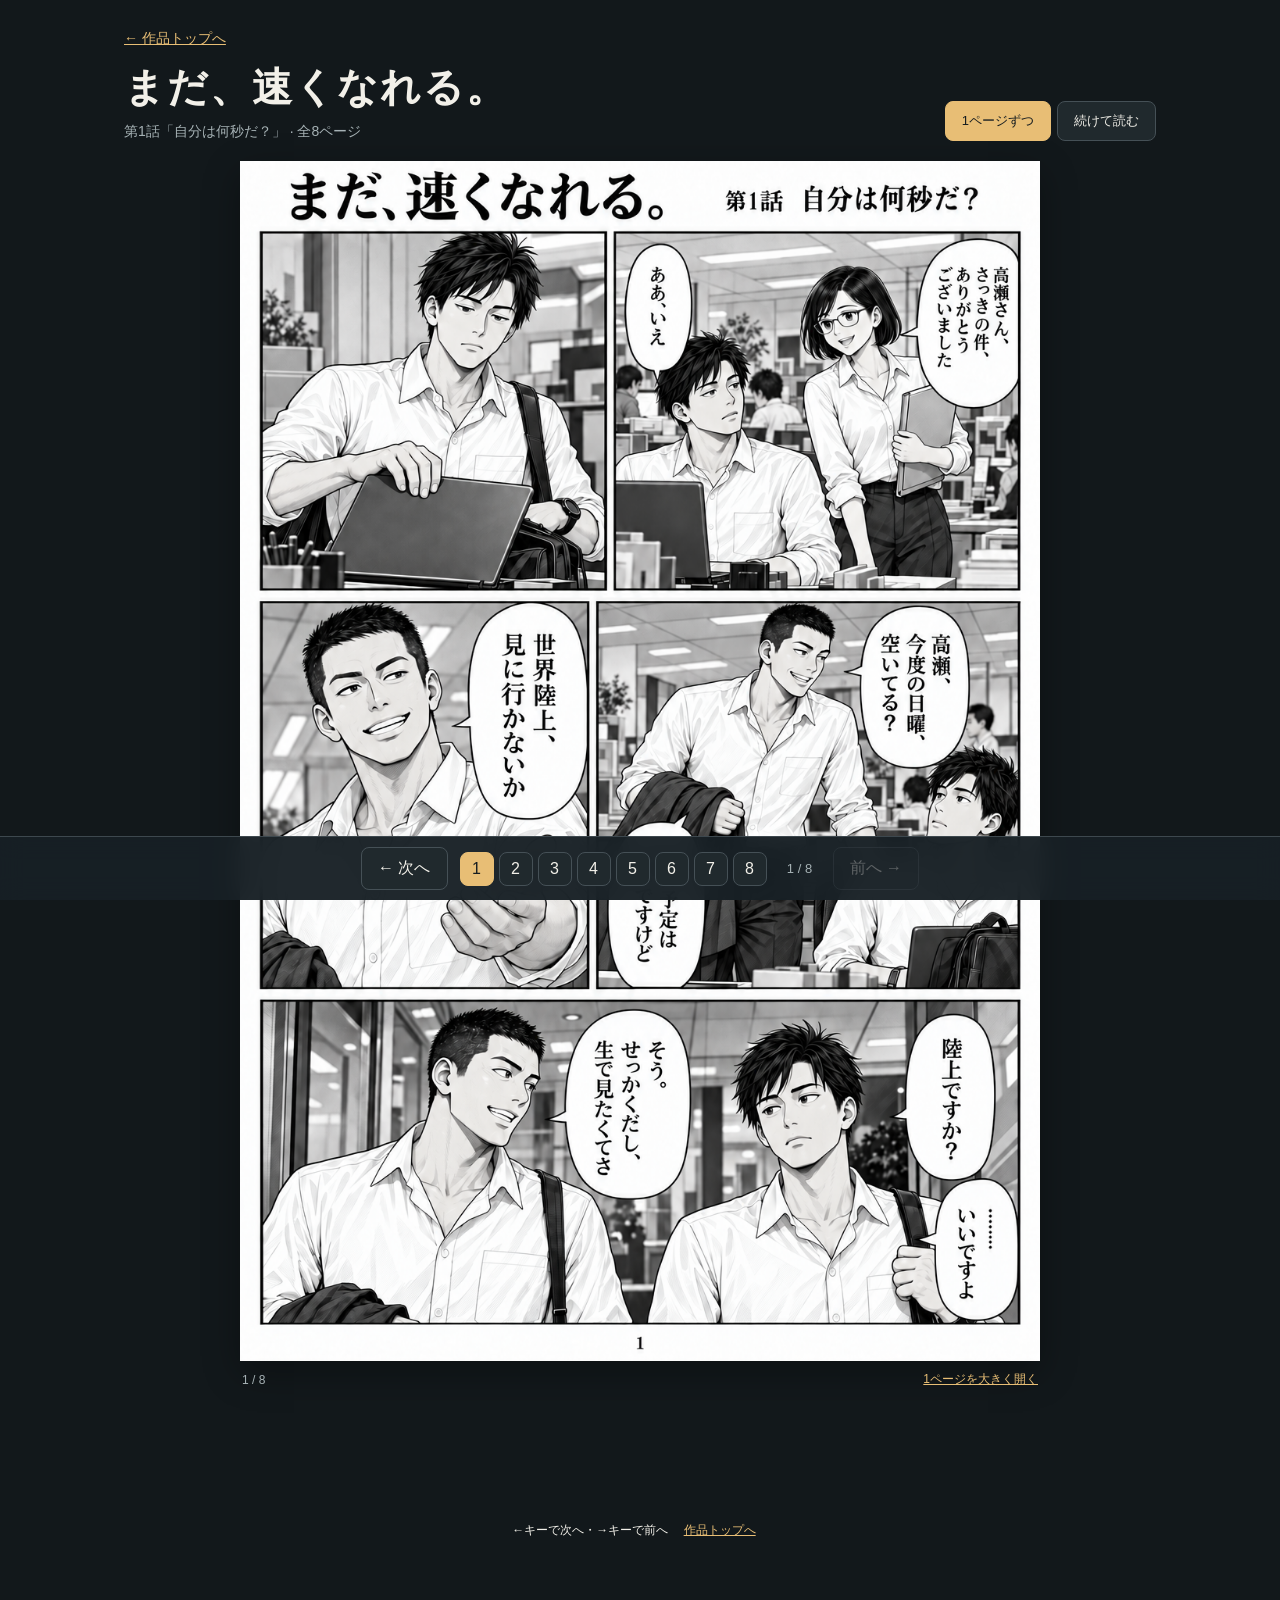
==== episodes/01/index.html @ d70038a4 "Publish first episode of Mada Hayaku Nareru" ====
<!doctype html>
<html lang="ja"><head><meta charset="utf-8"><meta name="viewport" content="width=device-width,initial-scale=1"><title>まだ、速くなれる。｜第1話 自分は何秒だ？</title>
<style>
:root{color-scheme:dark;--bg:#12181b;--panel:#20292d;--ink:#f2f0e9;--muted:#a6b2b5;--accent:#e8be75}*{box-sizing:border-box}body{margin:0;background:var(--bg);color:var(--ink);font-family:"Yu Gothic UI","Meiryo",sans-serif}header{max-width:1080px;margin:auto;padding:30px 24px 20px;display:flex;align-items:end;justify-content:space-between;gap:20px}h1{font-family:"Yu Mincho",serif;font-size:clamp(25px,5vw,40px);letter-spacing:.05em;margin:0 0 8px}p{margin:0;color:var(--muted);font-size:14px}button,a{touch-action:manipulation}button{font:inherit;border:1px solid #455056;border-radius:8px;background:var(--panel);color:var(--ink);padding:10px 16px;cursor:pointer}button:hover{border-color:var(--accent)}button:focus-visible,a:focus-visible{outline:3px solid var(--accent);outline-offset:3px}button:disabled{opacity:.3;cursor:default}button[aria-pressed=true]{background:var(--accent);color:#161d20;border-color:var(--accent)}.modes{display:flex;gap:6px;white-space:nowrap;font-size:13px}.pages{max-width:900px;margin:0 auto;padding:0 12px 96px}.page{margin:0 auto 28px;max-width:800px;scroll-margin-top:20px}.page img{width:100%;height:auto;display:block;background:white;box-shadow:0 12px 35px #0005}.page figcaption{display:flex;justify-content:space-between;align-items:center;font-size:12px;padding:10px 2px;color:var(--muted)}a{color:var(--accent)}[hidden]{display:none!important}.controls{position:fixed;bottom:0;left:0;right:0;background:#172025f5;border-top:1px solid #3d484e;backdrop-filter:blur(12px);padding:10px 16px;display:flex;justify-content:center;gap:12px;align-items:center;z-index:4}.controls nav{display:flex;gap:5px}.controls nav button{padding:7px 11px;min-width:34px}.controls .arrow{min-width:85px}#status{font-size:13px;min-width:42px;text-align:center;color:var(--muted)}.note{text-align:center;font-size:12px;padding:0 20px 110px}.note a{margin:0 12px}@media(max-width:600px){header{display:block;padding:22px 16px 16px}.modes{margin-top:16px}.pages{padding-left:0;padding-right:0}.page figcaption{padding:10px 14px}.controls{gap:6px;padding:10px 8px}.controls nav{gap:2px}.controls nav button{padding:7px 8px;min-width:27px}.controls .arrow{min-width:56px;padding:9px 8px;font-size:12px}#status{display:none}}@media print{body{background:white}header,.controls,.note,figcaption{display:none!important}.pages{padding:0}.page{display:block!important;break-after:page;margin:0;max-width:none}.page img{box-shadow:none}}
</style></head><body>
<header><div><p style="margin-bottom:12px"><a href="../../index.html">← 作品トップへ</a></p><h1>まだ、速くなれる。</h1><p>第1話「自分は何秒だ？」 · 全8ページ</p></div><div class="modes" aria-label="読み方"><button id="single" aria-pressed="true">1ページずつ</button><button id="continuous" aria-pressed="false">続けて読む</button></div></header>
<main class="pages" id="pages"><figure class="page" id="page-1"><img src="page-01.png" alt="第1話 1ページ" width="1024" height="1536" loading="eager"><figcaption><span>1 / 8</span><a href="page-01.png" target="_blank" rel="noopener">1ページを大きく開く</a></figcaption></figure><figure class="page" id="page-2" hidden><img src="page-02.png" alt="第1話 2ページ" width="1024" height="1536" loading="lazy"><figcaption><span>2 / 8</span><a href="page-02.png" target="_blank" rel="noopener">2ページを大きく開く</a></figcaption></figure><figure class="page" id="page-3" hidden><img src="page-03.png?v=user-fix-01" alt="第1話 3ページ" width="1024" height="1536" loading="lazy"><figcaption><span>3 / 8</span><a href="page-03.png?v=user-fix-01" target="_blank" rel="noopener">3ページを大きく開く</a></figcaption></figure><figure class="page" id="page-4" hidden><img src="page-04.png" alt="第1話 4ページ" width="1024" height="1536" loading="lazy"><figcaption><span>4 / 8</span><a href="page-04.png" target="_blank" rel="noopener">4ページを大きく開く</a></figcaption></figure><figure class="page" id="page-5" hidden><img src="page-05.png?v=user-fix-01" alt="第1話 5ページ" width="1024" height="1536" loading="lazy"><figcaption><span>5 / 8</span><a href="page-05.png?v=user-fix-01" target="_blank" rel="noopener">5ページを大きく開く</a></figcaption></figure><figure class="page" id="page-6" hidden><img src="page-06.png?v=user-fix-01" alt="第1話 6ページ" width="1024" height="1536" loading="lazy"><figcaption><span>6 / 8</span><a href="page-06.png?v=user-fix-01" target="_blank" rel="noopener">6ページを大きく開く</a></figcaption></figure><figure class="page" id="page-7" hidden><img src="page-07.png?v=user-fix-01" alt="第1話 7ページ" width="1024" height="1536" loading="lazy"><figcaption><span>7 / 8</span><a href="page-07.png?v=user-fix-01" target="_blank" rel="noopener">7ページを大きく開く</a></figcaption></figure><figure class="page" id="page-8" hidden><img src="page-08.png?v=user-fix-01" alt="第1話 8ページ" width="1024" height="1536" loading="lazy"><figcaption><span>8 / 8</span><a href="page-08.png?v=user-fix-01" target="_blank" rel="noopener">8ページを大きく開く</a></figcaption></figure></main>
<div class="note">←キーで次へ・→キーで前へ <a href="../../index.html">作品トップへ</a></div>
<footer class="controls"><button id="next" class="arrow" aria-label="次のページ">← 次へ</button><nav aria-label="ページを選ぶ"><button data-page="1" aria-label="1ページ" aria-pressed="true">1</button><button data-page="2" aria-label="2ページ" aria-pressed="false">2</button><button data-page="3" aria-label="3ページ" aria-pressed="false">3</button><button data-page="4" aria-label="4ページ" aria-pressed="false">4</button><button data-page="5" aria-label="5ページ" aria-pressed="false">5</button><button data-page="6" aria-label="6ページ" aria-pressed="false">6</button><button data-page="7" aria-label="7ページ" aria-pressed="false">7</button><button data-page="8" aria-label="8ページ" aria-pressed="false">8</button></nav><span id="status" aria-live="polite">1 / 8</span><button id="prev" class="arrow" disabled aria-label="前のページ">前へ →</button></footer>
<script>
let current=Math.max(1,Math.min(8,parseInt(location.hash.replace("#page-",""))||1)),all=false;
const figures=[...document.querySelectorAll(".page")],nums=[...document.querySelectorAll("[data-page]")];
function render(scroll=false){figures.forEach((f,i)=>f.hidden=!all&&i!==current-1);nums.forEach(b=>b.setAttribute("aria-pressed",String(Number(b.dataset.page)===current)));document.getElementById("status").textContent=current+" / 8";document.getElementById("prev").disabled=current===1;document.getElementById("next").disabled=current===8;document.getElementById("single").setAttribute("aria-pressed",String(!all));document.getElementById("continuous").setAttribute("aria-pressed",String(all));if(scroll){if(all)figures[current-1].scrollIntoView({behavior:"instant"});else window.scrollTo(0,0)}}
function go(n){current=Math.max(1,Math.min(8,n));history.replaceState(null,"","#page-"+current);render(true)}
nums.forEach(b=>b.addEventListener("click",()=>go(Number(b.dataset.page))));
document.getElementById("next").addEventListener("click",()=>go(current+1));document.getElementById("prev").addEventListener("click",()=>go(current-1));
document.getElementById("single").addEventListener("click",()=>{all=false;render(true)});document.getElementById("continuous").addEventListener("click",()=>{all=true;render(true)});
window.addEventListener("keydown",e=>{if(e.altKey||e.ctrlKey||e.metaKey||/INPUT|TEXTAREA|SELECT/.test(e.target.tagName))return;if(e.key==="ArrowLeft"){e.preventDefault();go(current+1)}if(e.key==="ArrowRight"){e.preventDefault();go(current-1)}});
window.addEventListener("hashchange",()=>{current=Math.max(1,Math.min(8,parseInt(location.hash.replace("#page-",""))||1));render(true)});render();
</script></body></html>
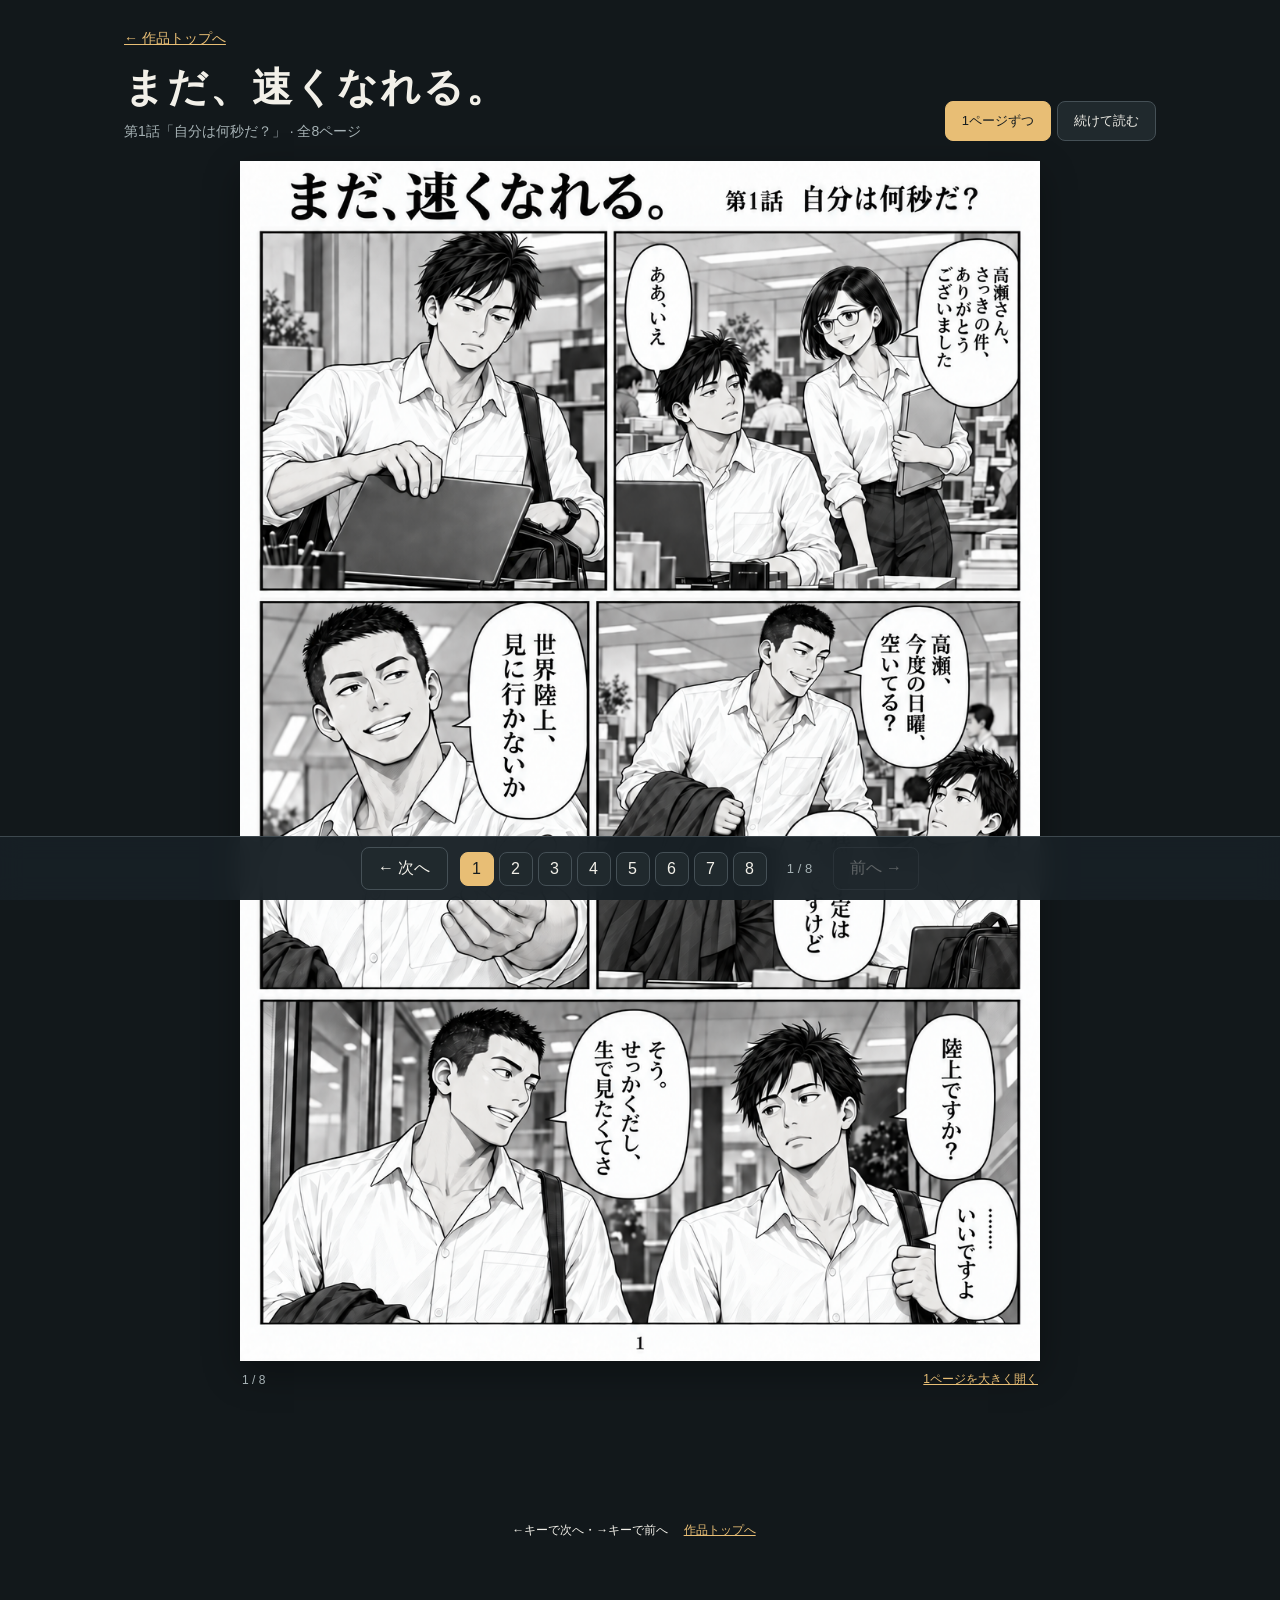
==== commit d88b3850: "Fix dialogue attribution, eight lanes, phone hand and episode ending" ====
--- a/episodes/01/index.html
+++ b/episodes/01/index.html
@@ -4,7 +4,7 @@
 :root{color-scheme:dark;--bg:#12181b;--panel:#20292d;--ink:#f2f0e9;--muted:#a6b2b5;--accent:#e8be75}*{box-sizing:border-box}body{margin:0;background:var(--bg);color:var(--ink);font-family:"Yu Gothic UI","Meiryo",sans-serif}header{max-width:1080px;margin:auto;padding:30px 24px 20px;display:flex;align-items:end;justify-content:space-between;gap:20px}h1{font-family:"Yu Mincho",serif;font-size:clamp(25px,5vw,40px);letter-spacing:.05em;margin:0 0 8px}p{margin:0;color:var(--muted);font-size:14px}button,a{touch-action:manipulation}button{font:inherit;border:1px solid #455056;border-radius:8px;background:var(--panel);color:var(--ink);padding:10px 16px;cursor:pointer}button:hover{border-color:var(--accent)}button:focus-visible,a:focus-visible{outline:3px solid var(--accent);outline-offset:3px}button:disabled{opacity:.3;cursor:default}button[aria-pressed=true]{background:var(--accent);color:#161d20;border-color:var(--accent)}.modes{display:flex;gap:6px;white-space:nowrap;font-size:13px}.pages{max-width:900px;margin:0 auto;padding:0 12px 96px}.page{margin:0 auto 28px;max-width:800px;scroll-margin-top:20px}.page img{width:100%;height:auto;display:block;background:white;box-shadow:0 12px 35px #0005}.page figcaption{display:flex;justify-content:space-between;align-items:center;font-size:12px;padding:10px 2px;color:var(--muted)}a{color:var(--accent)}[hidden]{display:none!important}.controls{position:fixed;bottom:0;left:0;right:0;background:#172025f5;border-top:1px solid #3d484e;backdrop-filter:blur(12px);padding:10px 16px;display:flex;justify-content:center;gap:12px;align-items:center;z-index:4}.controls nav{display:flex;gap:5px}.controls nav button{padding:7px 11px;min-width:34px}.controls .arrow{min-width:85px}#status{font-size:13px;min-width:42px;text-align:center;color:var(--muted)}.note{text-align:center;font-size:12px;padding:0 20px 110px}.note a{margin:0 12px}@media(max-width:600px){header{display:block;padding:22px 16px 16px}.modes{margin-top:16px}.pages{padding-left:0;padding-right:0}.page figcaption{padding:10px 14px}.controls{gap:6px;padding:10px 8px}.controls nav{gap:2px}.controls nav button{padding:7px 8px;min-width:27px}.controls .arrow{min-width:56px;padding:9px 8px;font-size:12px}#status{display:none}}@media print{body{background:white}header,.controls,.note,figcaption{display:none!important}.pages{padding:0}.page{display:block!important;break-after:page;margin:0;max-width:none}.page img{box-shadow:none}}
 </style></head><body>
 <header><div><p style="margin-bottom:12px"><a href="../../index.html">← 作品トップへ</a></p><h1>まだ、速くなれる。</h1><p>第1話「自分は何秒だ？」 · 全8ページ</p></div><div class="modes" aria-label="読み方"><button id="single" aria-pressed="true">1ページずつ</button><button id="continuous" aria-pressed="false">続けて読む</button></div></header>
-<main class="pages" id="pages"><figure class="page" id="page-1"><img src="page-01.png" alt="第1話 1ページ" width="1024" height="1536" loading="eager"><figcaption><span>1 / 8</span><a href="page-01.png" target="_blank" rel="noopener">1ページを大きく開く</a></figcaption></figure><figure class="page" id="page-2" hidden><img src="page-02.png" alt="第1話 2ページ" width="1024" height="1536" loading="lazy"><figcaption><span>2 / 8</span><a href="page-02.png" target="_blank" rel="noopener">2ページを大きく開く</a></figcaption></figure><figure class="page" id="page-3" hidden><img src="page-03.png?v=user-fix-01" alt="第1話 3ページ" width="1024" height="1536" loading="lazy"><figcaption><span>3 / 8</span><a href="page-03.png?v=user-fix-01" target="_blank" rel="noopener">3ページを大きく開く</a></figcaption></figure><figure class="page" id="page-4" hidden><img src="page-04.png" alt="第1話 4ページ" width="1024" height="1536" loading="lazy"><figcaption><span>4 / 8</span><a href="page-04.png" target="_blank" rel="noopener">4ページを大きく開く</a></figcaption></figure><figure class="page" id="page-5" hidden><img src="page-05.png?v=user-fix-01" alt="第1話 5ページ" width="1024" height="1536" loading="lazy"><figcaption><span>5 / 8</span><a href="page-05.png?v=user-fix-01" target="_blank" rel="noopener">5ページを大きく開く</a></figcaption></figure><figure class="page" id="page-6" hidden><img src="page-06.png?v=user-fix-01" alt="第1話 6ページ" width="1024" height="1536" loading="lazy"><figcaption><span>6 / 8</span><a href="page-06.png?v=user-fix-01" target="_blank" rel="noopener">6ページを大きく開く</a></figcaption></figure><figure class="page" id="page-7" hidden><img src="page-07.png?v=user-fix-01" alt="第1話 7ページ" width="1024" height="1536" loading="lazy"><figcaption><span>7 / 8</span><a href="page-07.png?v=user-fix-01" target="_blank" rel="noopener">7ページを大きく開く</a></figcaption></figure><figure class="page" id="page-8" hidden><img src="page-08.png?v=user-fix-01" alt="第1話 8ページ" width="1024" height="1536" loading="lazy"><figcaption><span>8 / 8</span><a href="page-08.png?v=user-fix-01" target="_blank" rel="noopener">8ページを大きく開く</a></figcaption></figure></main>
+<main class="pages" id="pages"><figure class="page" id="page-1"><img src="page-01.png?v=user-fix-02" alt="第1話 1ページ" width="1024" height="1536" loading="eager"><figcaption><span>1 / 8</span><a href="page-01.png?v=user-fix-02" target="_blank" rel="noopener">1ページを大きく開く</a></figcaption></figure><figure class="page" id="page-2" hidden><img src="page-02.png" alt="第1話 2ページ" width="1024" height="1536" loading="lazy"><figcaption><span>2 / 8</span><a href="page-02.png" target="_blank" rel="noopener">2ページを大きく開く</a></figcaption></figure><figure class="page" id="page-3" hidden><img src="page-03.png?v=user-fix-02" alt="第1話 3ページ" width="1024" height="1536" loading="lazy"><figcaption><span>3 / 8</span><a href="page-03.png?v=user-fix-02" target="_blank" rel="noopener">3ページを大きく開く</a></figcaption></figure><figure class="page" id="page-4" hidden><img src="page-04.png" alt="第1話 4ページ" width="1024" height="1536" loading="lazy"><figcaption><span>4 / 8</span><a href="page-04.png" target="_blank" rel="noopener">4ページを大きく開く</a></figcaption></figure><figure class="page" id="page-5" hidden><img src="page-05.png?v=user-fix-01" alt="第1話 5ページ" width="1024" height="1536" loading="lazy"><figcaption><span>5 / 8</span><a href="page-05.png?v=user-fix-01" target="_blank" rel="noopener">5ページを大きく開く</a></figcaption></figure><figure class="page" id="page-6" hidden><img src="page-06.png?v=user-fix-01" alt="第1話 6ページ" width="1024" height="1536" loading="lazy"><figcaption><span>6 / 8</span><a href="page-06.png?v=user-fix-01" target="_blank" rel="noopener">6ページを大きく開く</a></figcaption></figure><figure class="page" id="page-7" hidden><img src="page-07.png?v=user-fix-01" alt="第1話 7ページ" width="1024" height="1536" loading="lazy"><figcaption><span>7 / 8</span><a href="page-07.png?v=user-fix-01" target="_blank" rel="noopener">7ページを大きく開く</a></figcaption></figure><figure class="page" id="page-8" hidden><img src="page-08.png?v=user-fix-02" alt="第1話 8ページ" width="1024" height="1536" loading="lazy"><figcaption><span>8 / 8</span><a href="page-08.png?v=user-fix-02" target="_blank" rel="noopener">8ページを大きく開く</a></figcaption></figure></main>
 <div class="note">←キーで次へ・→キーで前へ <a href="../../index.html">作品トップへ</a></div>
 <footer class="controls"><button id="next" class="arrow" aria-label="次のページ">← 次へ</button><nav aria-label="ページを選ぶ"><button data-page="1" aria-label="1ページ" aria-pressed="true">1</button><button data-page="2" aria-label="2ページ" aria-pressed="false">2</button><button data-page="3" aria-label="3ページ" aria-pressed="false">3</button><button data-page="4" aria-label="4ページ" aria-pressed="false">4</button><button data-page="5" aria-label="5ページ" aria-pressed="false">5</button><button data-page="6" aria-label="6ページ" aria-pressed="false">6</button><button data-page="7" aria-label="7ページ" aria-pressed="false">7</button><button data-page="8" aria-label="8ページ" aria-pressed="false">8</button></nav><span id="status" aria-live="polite">1 / 8</span><button id="prev" class="arrow" disabled aria-label="前のページ">前へ →</button></footer>
 <script>
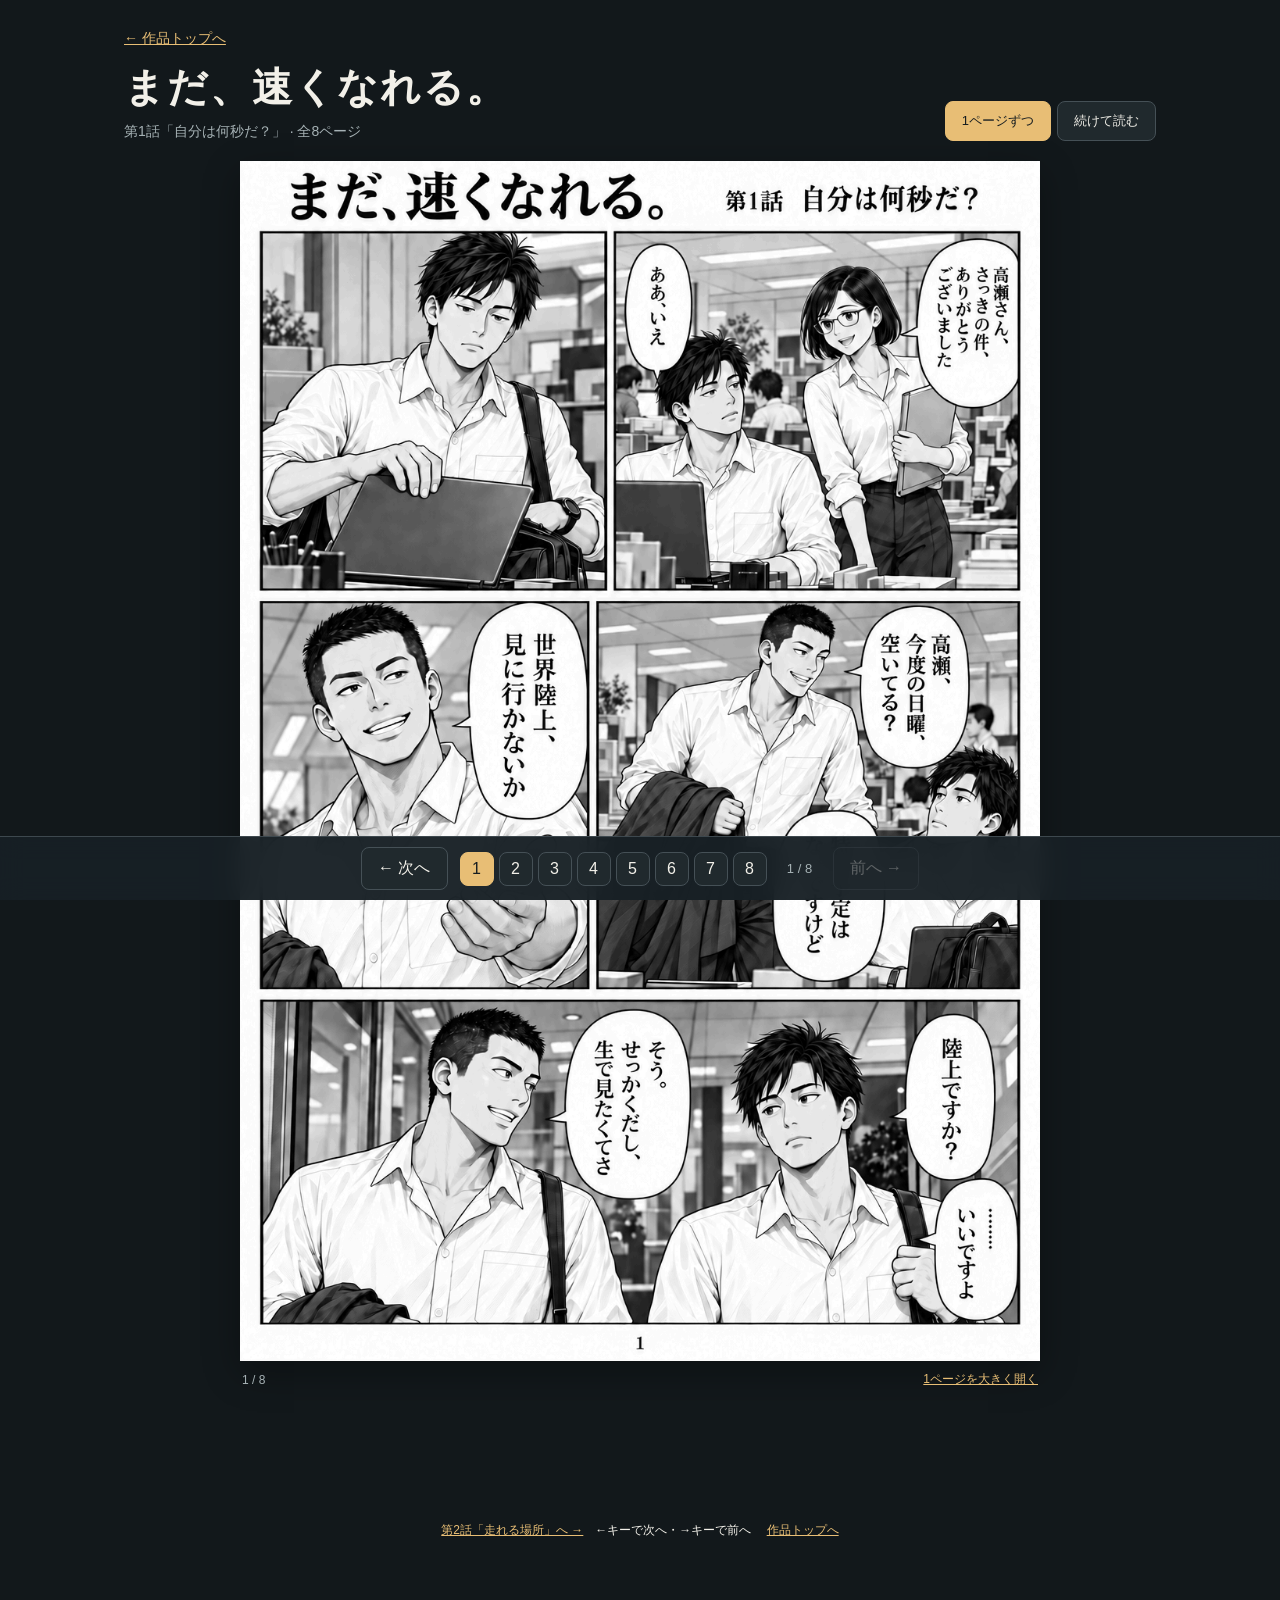
==== commit e8c17bcb: "Optimize manga pages as 64-level grayscale PNGs" ====
--- a/episodes/01/index.html
+++ b/episodes/01/index.html
@@ -4,8 +4,8 @@
 :root{color-scheme:dark;--bg:#12181b;--panel:#20292d;--ink:#f2f0e9;--muted:#a6b2b5;--accent:#e8be75}*{box-sizing:border-box}body{margin:0;background:var(--bg);color:var(--ink);font-family:"Yu Gothic UI","Meiryo",sans-serif}header{max-width:1080px;margin:auto;padding:30px 24px 20px;display:flex;align-items:end;justify-content:space-between;gap:20px}h1{font-family:"Yu Mincho",serif;font-size:clamp(25px,5vw,40px);letter-spacing:.05em;margin:0 0 8px}p{margin:0;color:var(--muted);font-size:14px}button,a{touch-action:manipulation}button{font:inherit;border:1px solid #455056;border-radius:8px;background:var(--panel);color:var(--ink);padding:10px 16px;cursor:pointer}button:hover{border-color:var(--accent)}button:focus-visible,a:focus-visible{outline:3px solid var(--accent);outline-offset:3px}button:disabled{opacity:.3;cursor:default}button[aria-pressed=true]{background:var(--accent);color:#161d20;border-color:var(--accent)}.modes{display:flex;gap:6px;white-space:nowrap;font-size:13px}.pages{max-width:900px;margin:0 auto;padding:0 12px 96px}.page{margin:0 auto 28px;max-width:800px;scroll-margin-top:20px}.page img{width:100%;height:auto;display:block;background:white;box-shadow:0 12px 35px #0005}.page figcaption{display:flex;justify-content:space-between;align-items:center;font-size:12px;padding:10px 2px;color:var(--muted)}a{color:var(--accent)}[hidden]{display:none!important}.controls{position:fixed;bottom:0;left:0;right:0;background:#172025f5;border-top:1px solid #3d484e;backdrop-filter:blur(12px);padding:10px 16px;display:flex;justify-content:center;gap:12px;align-items:center;z-index:4}.controls nav{display:flex;gap:5px}.controls nav button{padding:7px 11px;min-width:34px}.controls .arrow{min-width:85px}#status{font-size:13px;min-width:42px;text-align:center;color:var(--muted)}.note{text-align:center;font-size:12px;padding:0 20px 110px}.note a{margin:0 12px}@media(max-width:600px){header{display:block;padding:22px 16px 16px}.modes{margin-top:16px}.pages{padding-left:0;padding-right:0}.page figcaption{padding:10px 14px}.controls{gap:6px;padding:10px 8px}.controls nav{gap:2px}.controls nav button{padding:7px 8px;min-width:27px}.controls .arrow{min-width:56px;padding:9px 8px;font-size:12px}#status{display:none}}@media print{body{background:white}header,.controls,.note,figcaption{display:none!important}.pages{padding:0}.page{display:block!important;break-after:page;margin:0;max-width:none}.page img{box-shadow:none}}
 </style></head><body>
 <header><div><p style="margin-bottom:12px"><a href="../../index.html">← 作品トップへ</a></p><h1>まだ、速くなれる。</h1><p>第1話「自分は何秒だ？」 · 全8ページ</p></div><div class="modes" aria-label="読み方"><button id="single" aria-pressed="true">1ページずつ</button><button id="continuous" aria-pressed="false">続けて読む</button></div></header>
-<main class="pages" id="pages"><figure class="page" id="page-1"><img src="page-01.png?v=user-fix-02" alt="第1話 1ページ" width="1024" height="1536" loading="eager"><figcaption><span>1 / 8</span><a href="page-01.png?v=user-fix-02" target="_blank" rel="noopener">1ページを大きく開く</a></figcaption></figure><figure class="page" id="page-2" hidden><img src="page-02.png" alt="第1話 2ページ" width="1024" height="1536" loading="lazy"><figcaption><span>2 / 8</span><a href="page-02.png" target="_blank" rel="noopener">2ページを大きく開く</a></figcaption></figure><figure class="page" id="page-3" hidden><img src="page-03.png?v=user-fix-02" alt="第1話 3ページ" width="1024" height="1536" loading="lazy"><figcaption><span>3 / 8</span><a href="page-03.png?v=user-fix-02" target="_blank" rel="noopener">3ページを大きく開く</a></figcaption></figure><figure class="page" id="page-4" hidden><img src="page-04.png" alt="第1話 4ページ" width="1024" height="1536" loading="lazy"><figcaption><span>4 / 8</span><a href="page-04.png" target="_blank" rel="noopener">4ページを大きく開く</a></figcaption></figure><figure class="page" id="page-5" hidden><img src="page-05.png?v=user-fix-01" alt="第1話 5ページ" width="1024" height="1536" loading="lazy"><figcaption><span>5 / 8</span><a href="page-05.png?v=user-fix-01" target="_blank" rel="noopener">5ページを大きく開く</a></figcaption></figure><figure class="page" id="page-6" hidden><img src="page-06.png?v=user-fix-01" alt="第1話 6ページ" width="1024" height="1536" loading="lazy"><figcaption><span>6 / 8</span><a href="page-06.png?v=user-fix-01" target="_blank" rel="noopener">6ページを大きく開く</a></figcaption></figure><figure class="page" id="page-7" hidden><img src="page-07.png?v=user-fix-01" alt="第1話 7ページ" width="1024" height="1536" loading="lazy"><figcaption><span>7 / 8</span><a href="page-07.png?v=user-fix-01" target="_blank" rel="noopener">7ページを大きく開く</a></figcaption></figure><figure class="page" id="page-8" hidden><img src="page-08.png?v=user-fix-02" alt="第1話 8ページ" width="1024" height="1536" loading="lazy"><figcaption><span>8 / 8</span><a href="page-08.png?v=user-fix-02" target="_blank" rel="noopener">8ページを大きく開く</a></figcaption></figure></main>
-<div class="note">←キーで次へ・→キーで前へ <a href="../../index.html">作品トップへ</a></div>
+<main class="pages" id="pages"><figure class="page" id="page-1"><img src="page-01.png?v=png64-20261018" alt="第1話 1ページ" width="1024" height="1536" loading="eager"><figcaption><span>1 / 8</span><a href="page-01.png?v=png64-20261018" target="_blank" rel="noopener">1ページを大きく開く</a></figcaption></figure><figure class="page" id="page-2" hidden><img src="page-02.png?v=png64-20261018" alt="第1話 2ページ" width="1024" height="1536" loading="lazy"><figcaption><span>2 / 8</span><a href="page-02.png?v=png64-20261018" target="_blank" rel="noopener">2ページを大きく開く</a></figcaption></figure><figure class="page" id="page-3" hidden><img src="page-03.png?v=png64-20261018" alt="第1話 3ページ" width="1024" height="1536" loading="lazy"><figcaption><span>3 / 8</span><a href="page-03.png?v=png64-20261018" target="_blank" rel="noopener">3ページを大きく開く</a></figcaption></figure><figure class="page" id="page-4" hidden><img src="page-04.png?v=png64-20261018" alt="第1話 4ページ" width="1024" height="1536" loading="lazy"><figcaption><span>4 / 8</span><a href="page-04.png?v=png64-20261018" target="_blank" rel="noopener">4ページを大きく開く</a></figcaption></figure><figure class="page" id="page-5" hidden><img src="page-05.png?v=png64-20261018" alt="第1話 5ページ" width="1024" height="1536" loading="lazy"><figcaption><span>5 / 8</span><a href="page-05.png?v=png64-20261018" target="_blank" rel="noopener">5ページを大きく開く</a></figcaption></figure><figure class="page" id="page-6" hidden><img src="page-06.png?v=png64-20261018" alt="第1話 6ページ" width="1024" height="1536" loading="lazy"><figcaption><span>6 / 8</span><a href="page-06.png?v=png64-20261018" target="_blank" rel="noopener">6ページを大きく開く</a></figcaption></figure><figure class="page" id="page-7" hidden><img src="page-07.png?v=png64-20261018" alt="第1話 7ページ" width="1024" height="1536" loading="lazy"><figcaption><span>7 / 8</span><a href="page-07.png?v=png64-20261018" target="_blank" rel="noopener">7ページを大きく開く</a></figcaption></figure><figure class="page" id="page-8" hidden><img src="page-08.png?v=png64-20261018" alt="第1話 8ページ" width="1024" height="1536" loading="lazy"><figcaption><span>8 / 8</span><a href="page-08.png?v=png64-20261018" target="_blank" rel="noopener">8ページを大きく開く</a></figcaption></figure></main>
+<div class="note"><a href="../02/index.html">第2話「走れる場所」へ →</a>←キーで次へ・→キーで前へ <a href="../../index.html">作品トップへ</a></div>
 <footer class="controls"><button id="next" class="arrow" aria-label="次のページ">← 次へ</button><nav aria-label="ページを選ぶ"><button data-page="1" aria-label="1ページ" aria-pressed="true">1</button><button data-page="2" aria-label="2ページ" aria-pressed="false">2</button><button data-page="3" aria-label="3ページ" aria-pressed="false">3</button><button data-page="4" aria-label="4ページ" aria-pressed="false">4</button><button data-page="5" aria-label="5ページ" aria-pressed="false">5</button><button data-page="6" aria-label="6ページ" aria-pressed="false">6</button><button data-page="7" aria-label="7ページ" aria-pressed="false">7</button><button data-page="8" aria-label="8ページ" aria-pressed="false">8</button></nav><span id="status" aria-live="polite">1 / 8</span><button id="prev" class="arrow" disabled aria-label="前のページ">前へ →</button></footer>
 <script>
 let current=Math.max(1,Math.min(8,parseInt(location.hash.replace("#page-",""))||1)),all=false;
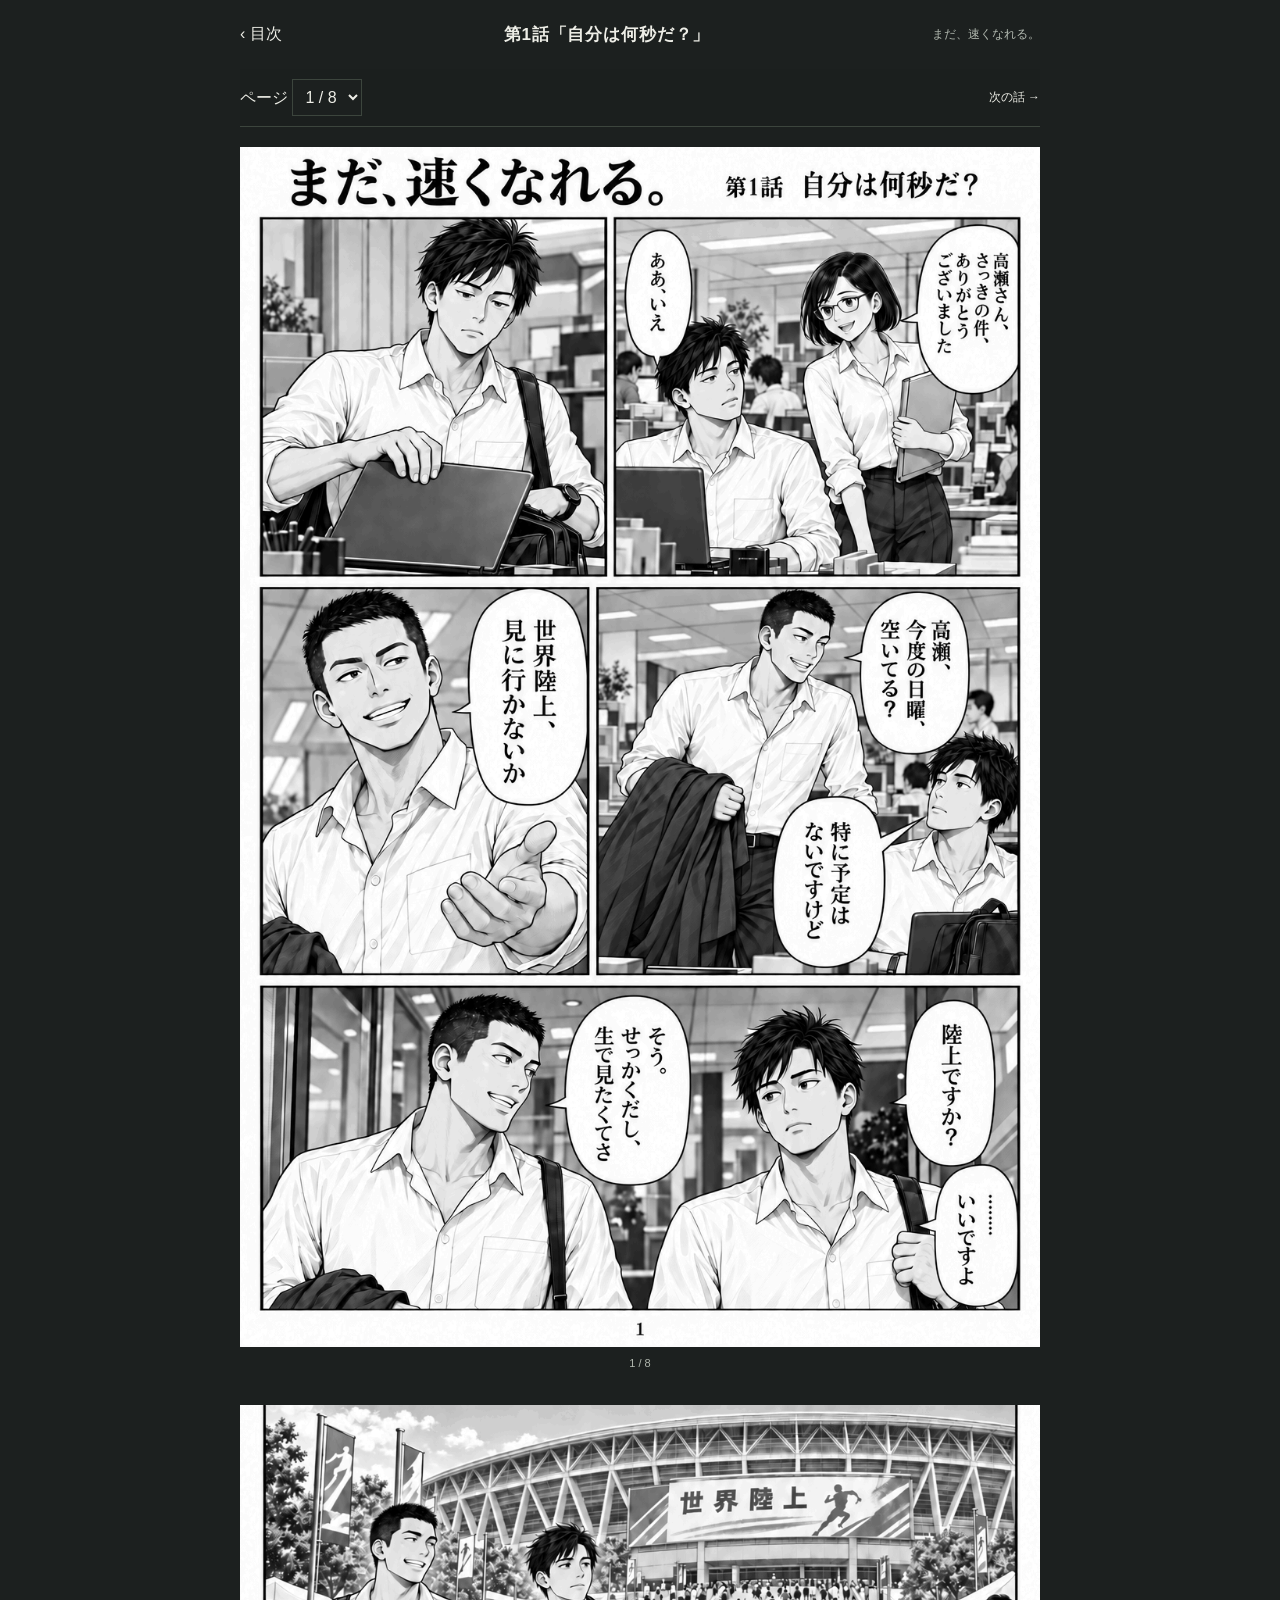
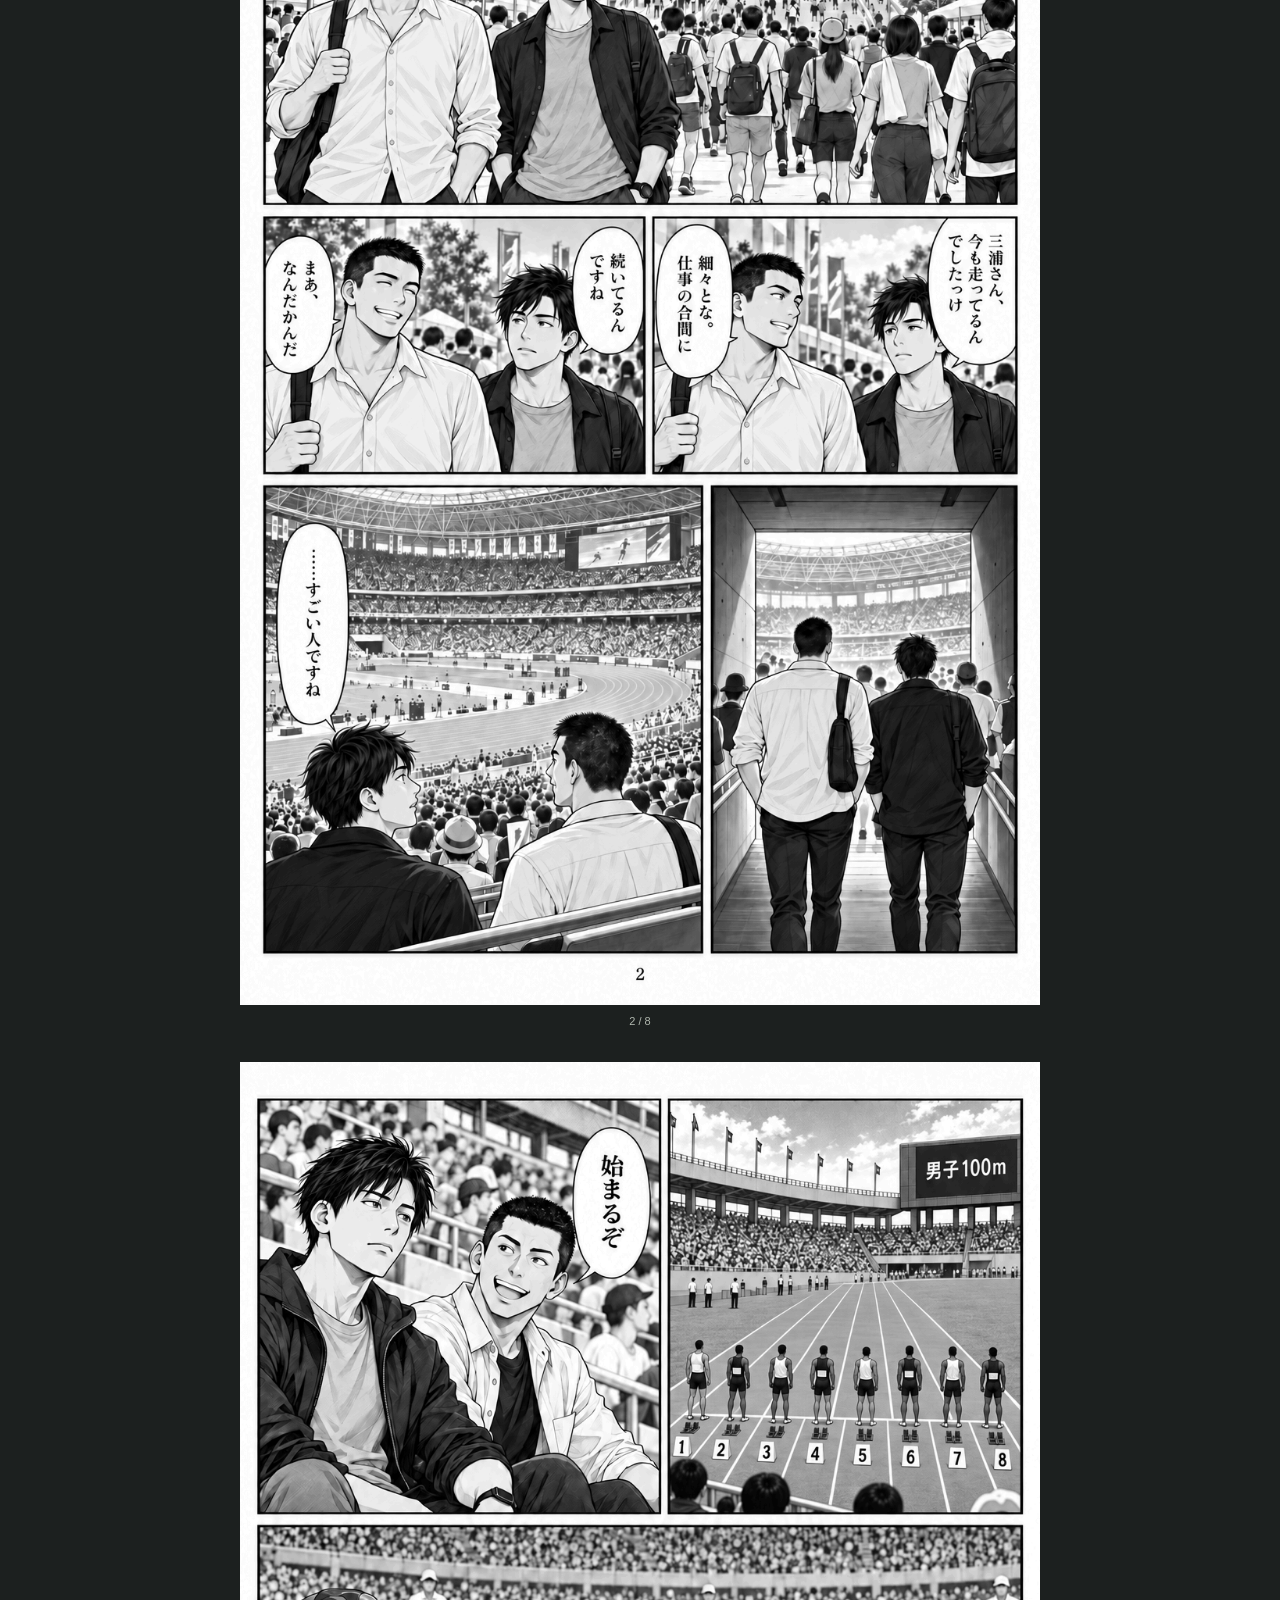
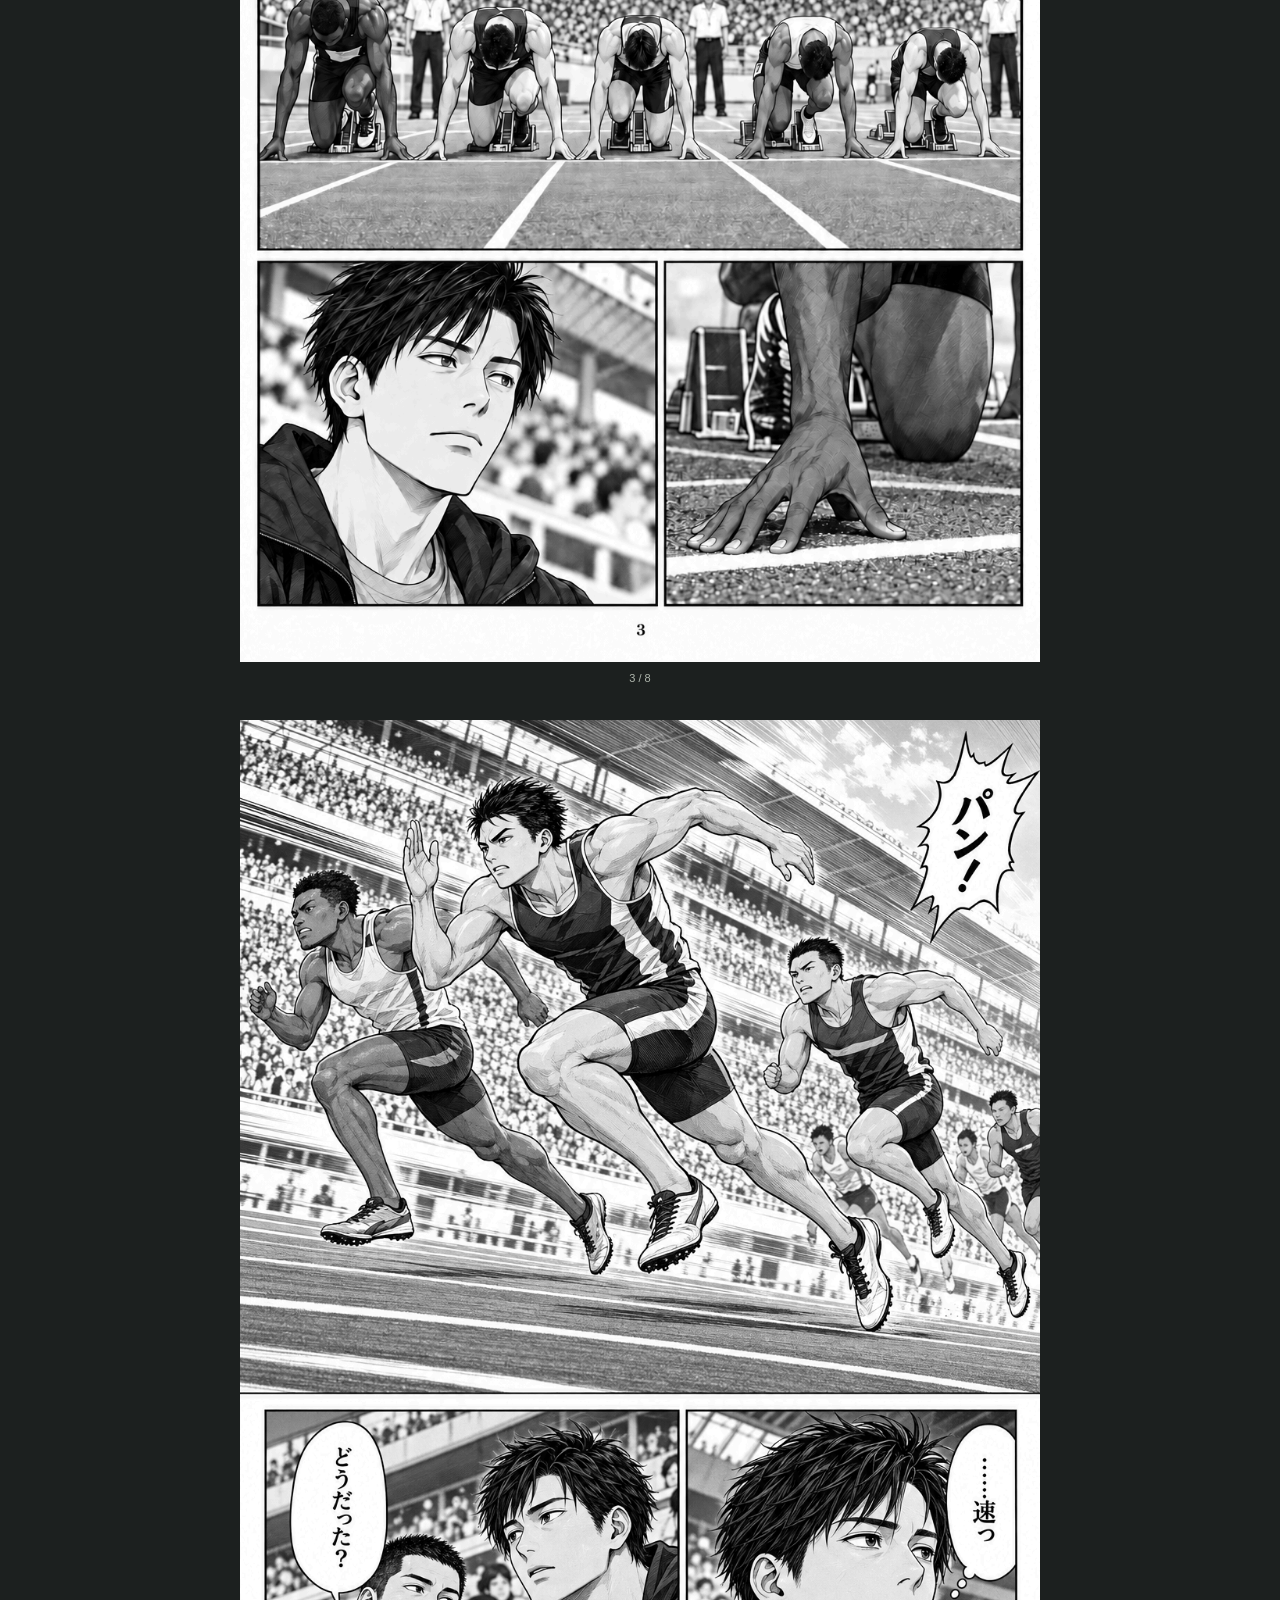
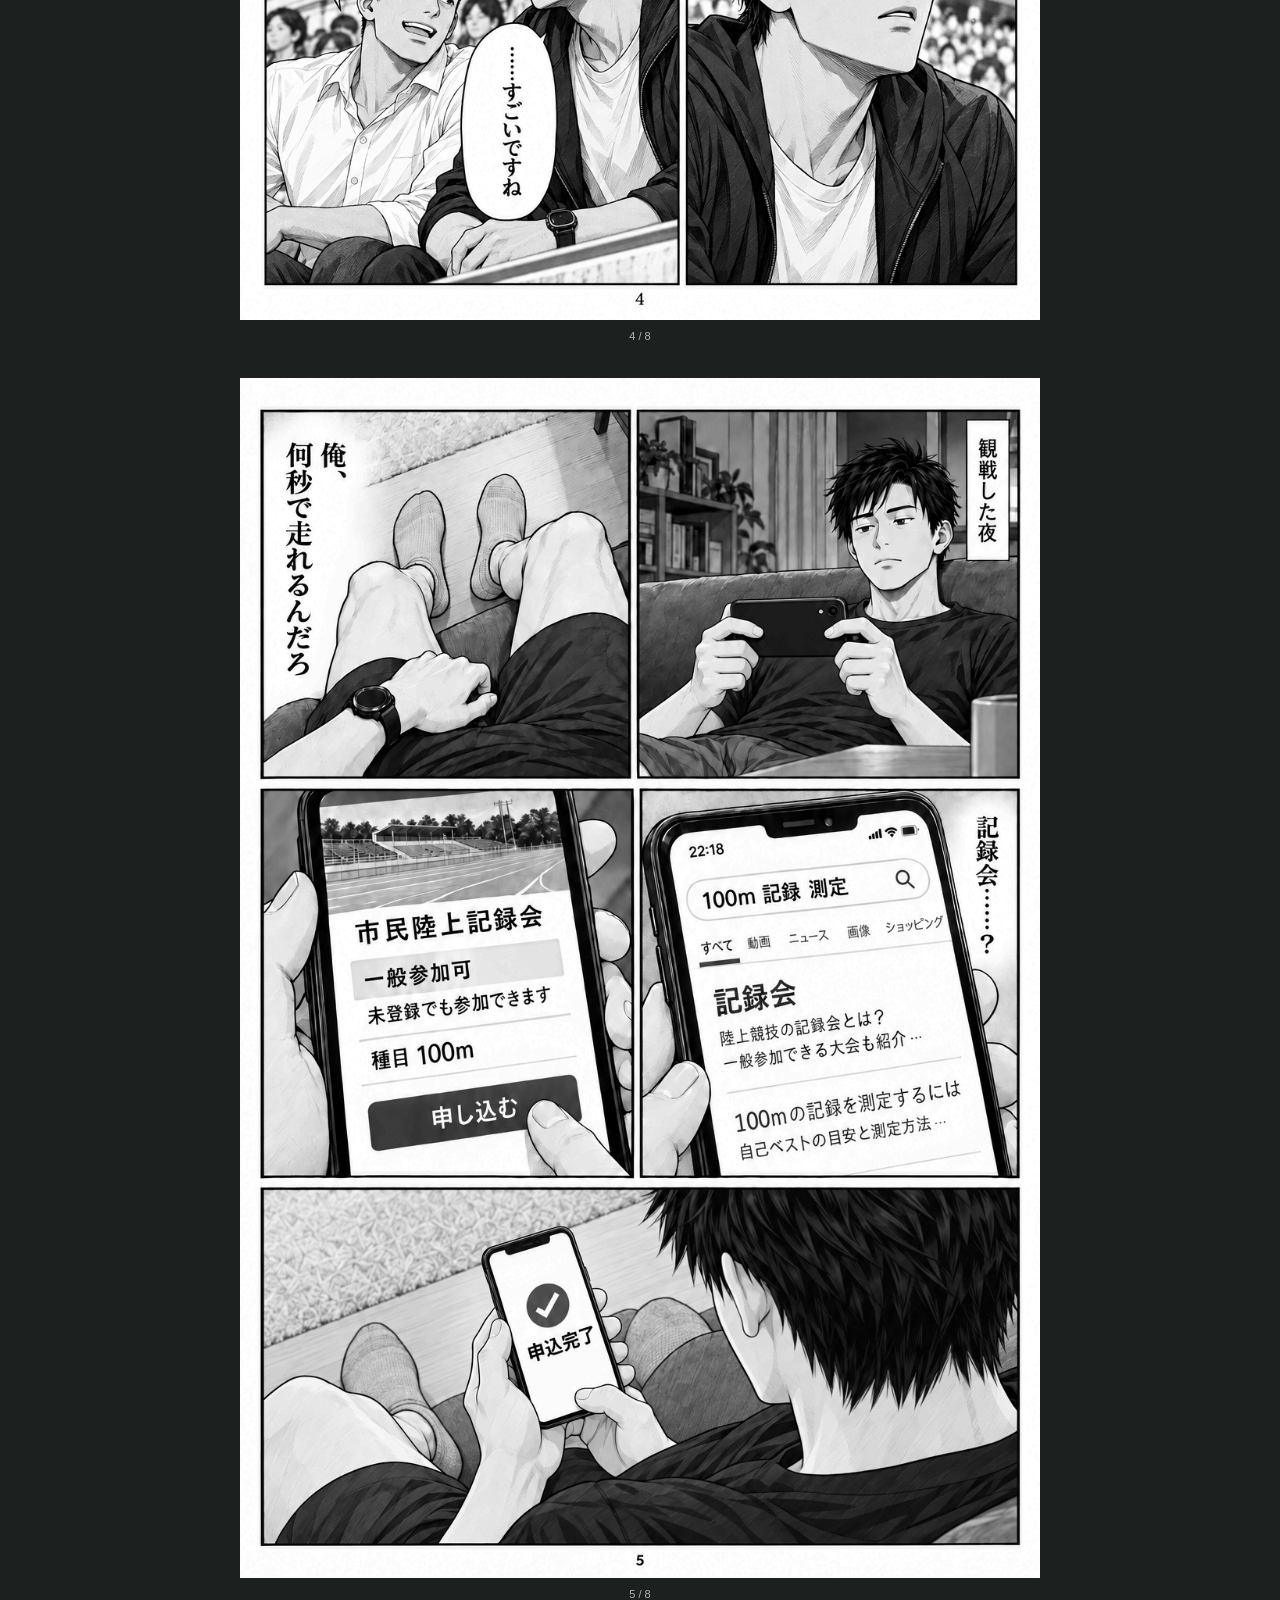
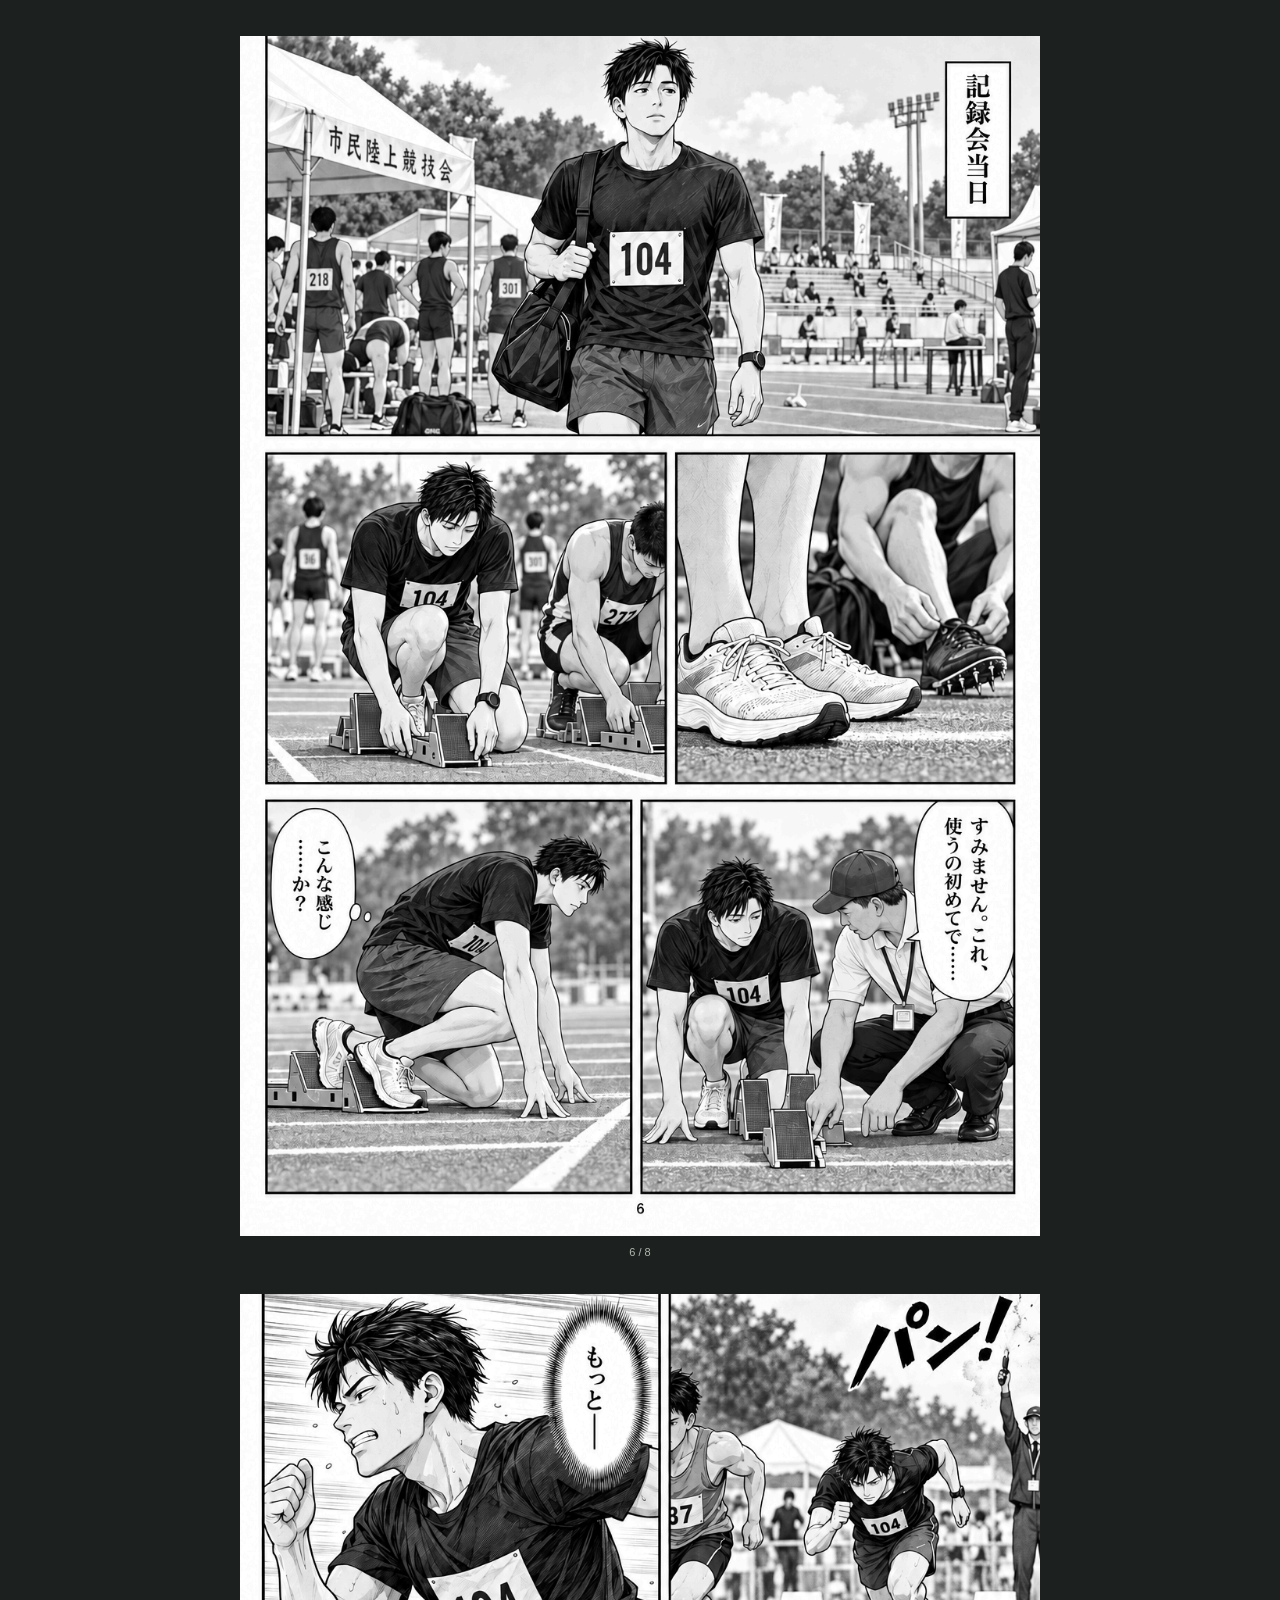
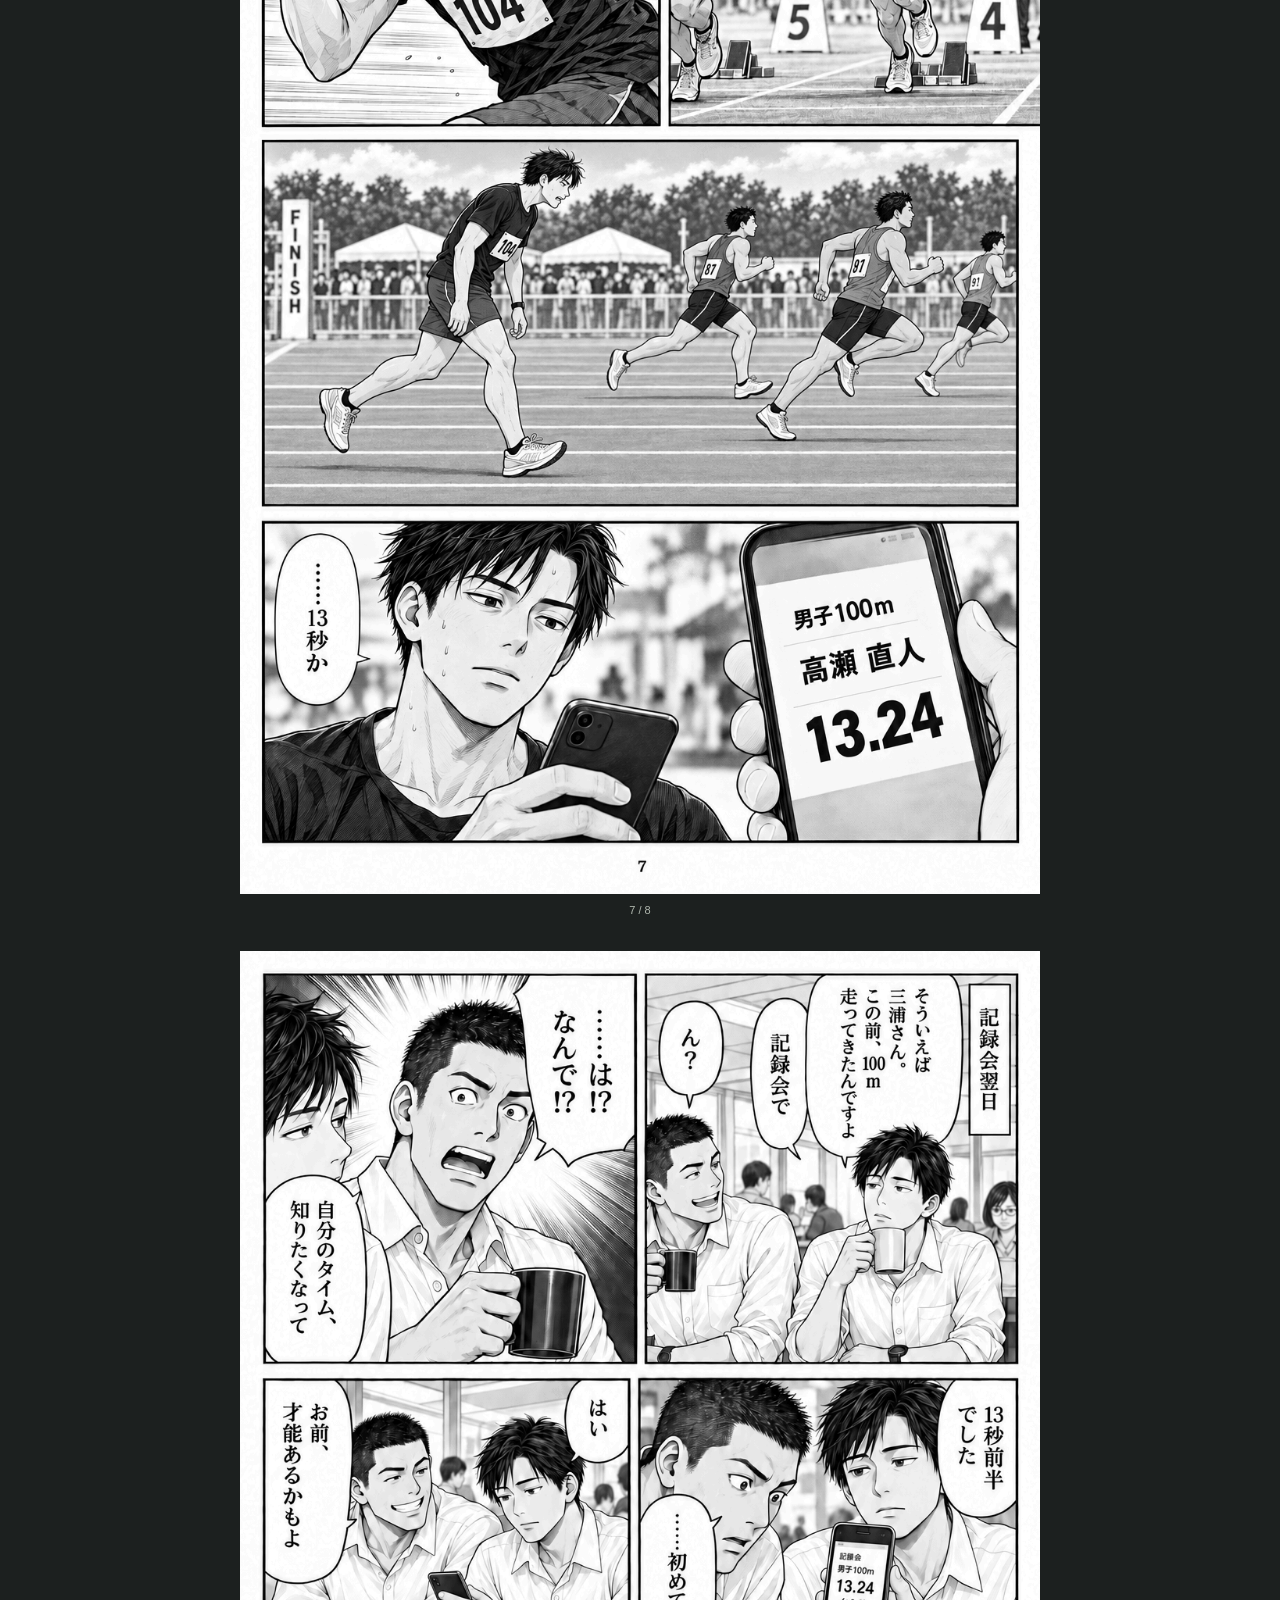
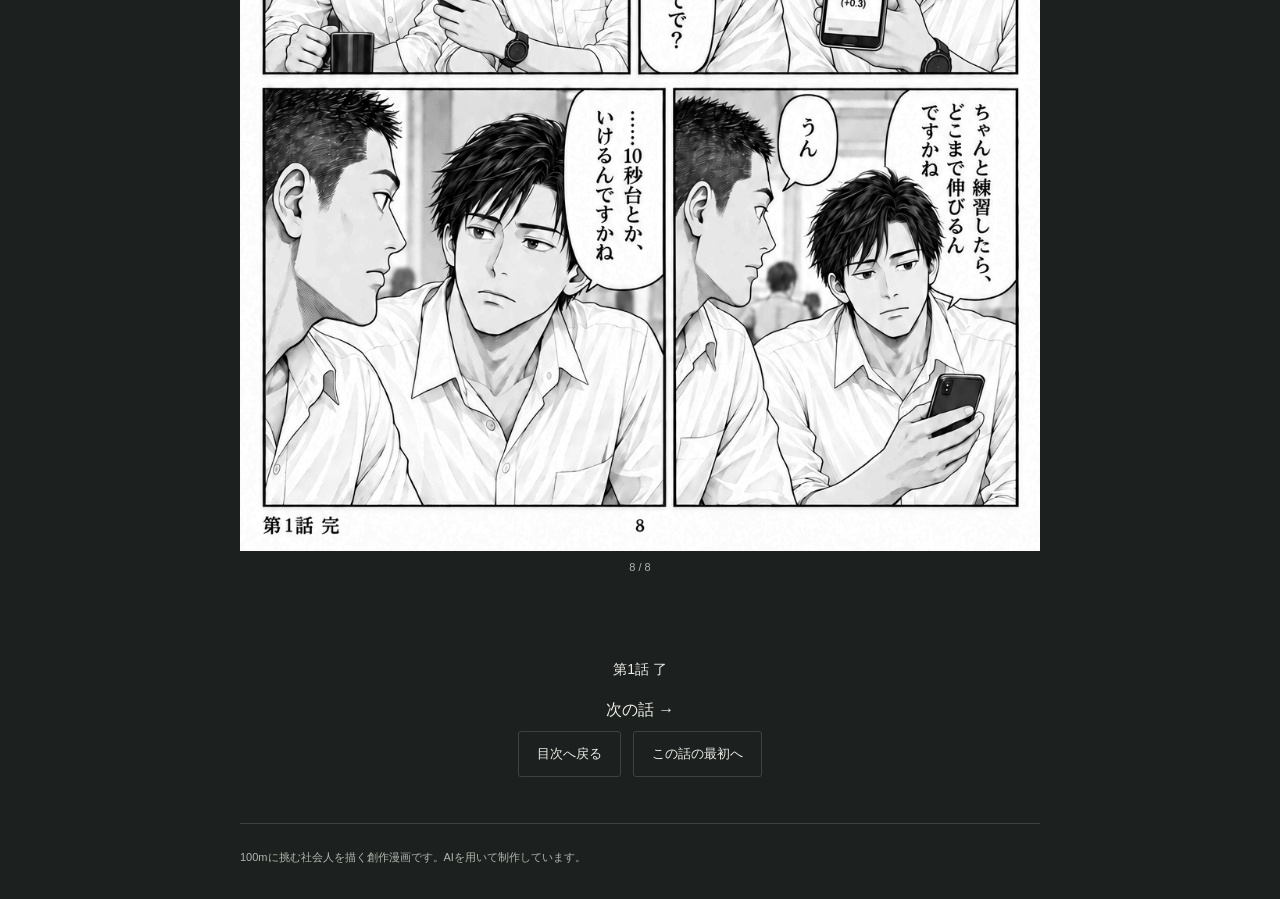
==== commit 3954f4c0: "Match manga site UI to reference design" ====
--- a/episodes/01/index.html
+++ b/episodes/01/index.html
@@ -1,20 +1,7 @@
 <!doctype html>
-<html lang="ja"><head><meta charset="utf-8"><meta name="viewport" content="width=device-width,initial-scale=1"><title>まだ、速くなれる。｜第1話 自分は何秒だ？</title>
-<style>
-:root{color-scheme:dark;--bg:#12181b;--panel:#20292d;--ink:#f2f0e9;--muted:#a6b2b5;--accent:#e8be75}*{box-sizing:border-box}body{margin:0;background:var(--bg);color:var(--ink);font-family:"Yu Gothic UI","Meiryo",sans-serif}header{max-width:1080px;margin:auto;padding:30px 24px 20px;display:flex;align-items:end;justify-content:space-between;gap:20px}h1{font-family:"Yu Mincho",serif;font-size:clamp(25px,5vw,40px);letter-spacing:.05em;margin:0 0 8px}p{margin:0;color:var(--muted);font-size:14px}button,a{touch-action:manipulation}button{font:inherit;border:1px solid #455056;border-radius:8px;background:var(--panel);color:var(--ink);padding:10px 16px;cursor:pointer}button:hover{border-color:var(--accent)}button:focus-visible,a:focus-visible{outline:3px solid var(--accent);outline-offset:3px}button:disabled{opacity:.3;cursor:default}button[aria-pressed=true]{background:var(--accent);color:#161d20;border-color:var(--accent)}.modes{display:flex;gap:6px;white-space:nowrap;font-size:13px}.pages{max-width:900px;margin:0 auto;padding:0 12px 96px}.page{margin:0 auto 28px;max-width:800px;scroll-margin-top:20px}.page img{width:100%;height:auto;display:block;background:white;box-shadow:0 12px 35px #0005}.page figcaption{display:flex;justify-content:space-between;align-items:center;font-size:12px;padding:10px 2px;color:var(--muted)}a{color:var(--accent)}[hidden]{display:none!important}.controls{position:fixed;bottom:0;left:0;right:0;background:#172025f5;border-top:1px solid #3d484e;backdrop-filter:blur(12px);padding:10px 16px;display:flex;justify-content:center;gap:12px;align-items:center;z-index:4}.controls nav{display:flex;gap:5px}.controls nav button{padding:7px 11px;min-width:34px}.controls .arrow{min-width:85px}#status{font-size:13px;min-width:42px;text-align:center;color:var(--muted)}.note{text-align:center;font-size:12px;padding:0 20px 110px}.note a{margin:0 12px}@media(max-width:600px){header{display:block;padding:22px 16px 16px}.modes{margin-top:16px}.pages{padding-left:0;padding-right:0}.page figcaption{padding:10px 14px}.controls{gap:6px;padding:10px 8px}.controls nav{gap:2px}.controls nav button{padding:7px 8px;min-width:27px}.controls .arrow{min-width:56px;padding:9px 8px;font-size:12px}#status{display:none}}@media print{body{background:white}header,.controls,.note,figcaption{display:none!important}.pages{padding:0}.page{display:block!important;break-after:page;margin:0;max-width:none}.page img{box-shadow:none}}
-</style></head><body>
-<header><div><p style="margin-bottom:12px"><a href="../../index.html">← 作品トップへ</a></p><h1>まだ、速くなれる。</h1><p>第1話「自分は何秒だ？」 · 全8ページ</p></div><div class="modes" aria-label="読み方"><button id="single" aria-pressed="true">1ページずつ</button><button id="continuous" aria-pressed="false">続けて読む</button></div></header>
-<main class="pages" id="pages"><figure class="page" id="page-1"><img src="page-01.png?v=png64-20261018" alt="第1話 1ページ" width="1024" height="1536" loading="eager"><figcaption><span>1 / 8</span><a href="page-01.png?v=png64-20261018" target="_blank" rel="noopener">1ページを大きく開く</a></figcaption></figure><figure class="page" id="page-2" hidden><img src="page-02.png?v=png64-20261018" alt="第1話 2ページ" width="1024" height="1536" loading="lazy"><figcaption><span>2 / 8</span><a href="page-02.png?v=png64-20261018" target="_blank" rel="noopener">2ページを大きく開く</a></figcaption></figure><figure class="page" id="page-3" hidden><img src="page-03.png?v=png64-20261018" alt="第1話 3ページ" width="1024" height="1536" loading="lazy"><figcaption><span>3 / 8</span><a href="page-03.png?v=png64-20261018" target="_blank" rel="noopener">3ページを大きく開く</a></figcaption></figure><figure class="page" id="page-4" hidden><img src="page-04.png?v=png64-20261018" alt="第1話 4ページ" width="1024" height="1536" loading="lazy"><figcaption><span>4 / 8</span><a href="page-04.png?v=png64-20261018" target="_blank" rel="noopener">4ページを大きく開く</a></figcaption></figure><figure class="page" id="page-5" hidden><img src="page-05.png?v=png64-20261018" alt="第1話 5ページ" width="1024" height="1536" loading="lazy"><figcaption><span>5 / 8</span><a href="page-05.png?v=png64-20261018" target="_blank" rel="noopener">5ページを大きく開く</a></figcaption></figure><figure class="page" id="page-6" hidden><img src="page-06.png?v=png64-20261018" alt="第1話 6ページ" width="1024" height="1536" loading="lazy"><figcaption><span>6 / 8</span><a href="page-06.png?v=png64-20261018" target="_blank" rel="noopener">6ページを大きく開く</a></figcaption></figure><figure class="page" id="page-7" hidden><img src="page-07.png?v=png64-20261018" alt="第1話 7ページ" width="1024" height="1536" loading="lazy"><figcaption><span>7 / 8</span><a href="page-07.png?v=png64-20261018" target="_blank" rel="noopener">7ページを大きく開く</a></figcaption></figure><figure class="page" id="page-8" hidden><img src="page-08.png?v=png64-20261018" alt="第1話 8ページ" width="1024" height="1536" loading="lazy"><figcaption><span>8 / 8</span><a href="page-08.png?v=png64-20261018" target="_blank" rel="noopener">8ページを大きく開く</a></figcaption></figure></main>
-<div class="note"><a href="../02/index.html">第2話「走れる場所」へ →</a>←キーで次へ・→キーで前へ <a href="../../index.html">作品トップへ</a></div>
-<footer class="controls"><button id="next" class="arrow" aria-label="次のページ">← 次へ</button><nav aria-label="ページを選ぶ"><button data-page="1" aria-label="1ページ" aria-pressed="true">1</button><button data-page="2" aria-label="2ページ" aria-pressed="false">2</button><button data-page="3" aria-label="3ページ" aria-pressed="false">3</button><button data-page="4" aria-label="4ページ" aria-pressed="false">4</button><button data-page="5" aria-label="5ページ" aria-pressed="false">5</button><button data-page="6" aria-label="6ページ" aria-pressed="false">6</button><button data-page="7" aria-label="7ページ" aria-pressed="false">7</button><button data-page="8" aria-label="8ページ" aria-pressed="false">8</button></nav><span id="status" aria-live="polite">1 / 8</span><button id="prev" class="arrow" disabled aria-label="前のページ">前へ →</button></footer>
-<script>
-let current=Math.max(1,Math.min(8,parseInt(location.hash.replace("#page-",""))||1)),all=false;
-const figures=[...document.querySelectorAll(".page")],nums=[...document.querySelectorAll("[data-page]")];
-function render(scroll=false){figures.forEach((f,i)=>f.hidden=!all&&i!==current-1);nums.forEach(b=>b.setAttribute("aria-pressed",String(Number(b.dataset.page)===current)));document.getElementById("status").textContent=current+" / 8";document.getElementById("prev").disabled=current===1;document.getElementById("next").disabled=current===8;document.getElementById("single").setAttribute("aria-pressed",String(!all));document.getElementById("continuous").setAttribute("aria-pressed",String(all));if(scroll){if(all)figures[current-1].scrollIntoView({behavior:"instant"});else window.scrollTo(0,0)}}
-function go(n){current=Math.max(1,Math.min(8,n));history.replaceState(null,"","#page-"+current);render(true)}
-nums.forEach(b=>b.addEventListener("click",()=>go(Number(b.dataset.page))));
-document.getElementById("next").addEventListener("click",()=>go(current+1));document.getElementById("prev").addEventListener("click",()=>go(current-1));
-document.getElementById("single").addEventListener("click",()=>{all=false;render(true)});document.getElementById("continuous").addEventListener("click",()=>{all=true;render(true)});
-window.addEventListener("keydown",e=>{if(e.altKey||e.ctrlKey||e.metaKey||/INPUT|TEXTAREA|SELECT/.test(e.target.tagName))return;if(e.key==="ArrowLeft"){e.preventDefault();go(current+1)}if(e.key==="ArrowRight"){e.preventDefault();go(current-1)}});
-window.addEventListener("hashchange",()=>{current=Math.max(1,Math.min(8,parseInt(location.hash.replace("#page-",""))||1));render(true)});render();
-</script></body></html>
+<html lang="ja"><head><meta charset="utf-8"><meta name="viewport" content="width=device-width,initial-scale=1"><meta name="theme-color" content="#1c201f"><title>第1話「自分は何秒だ？」｜まだ、速くなれる。</title><link rel="stylesheet" href="../../styles.css?v=ui-20261018"></head>
+<body class="reader"><a class="skip" href="#p1">本文へ</a><header class="reader-head wrap"><a href="../../index.html">‹ 目次</a><h1>第1話「自分は何秒だ？」</h1><span class="muted">まだ、速くなれる。</span></header>
+<nav class="wrap readerbar" aria-label="話とページ"><label>ページ <select id="jump" aria-label="表示ページ"><option value="1">1 / 8</option><option value="2">2 / 8</option><option value="3">3 / 8</option><option value="4">4 / 8</option><option value="5">5 / 8</option><option value="6">6 / 8</option><option value="7">7 / 8</option><option value="8">8 / 8</option></select></label><div class="links"><a href="../02/index.html">次の話 →</a></div></nav>
+<main class="pages"><figure id="p1"><img src="page-01.png?v=png64-20261018" width="1024" height="1536" alt="まだ、速くなれる。 第1話 1ページ" fetchpriority="high" decoding="async"><figcaption>1 / 8</figcaption></figure><figure id="p2"><img src="page-02.png?v=png64-20261018" width="1024" height="1536" alt="まだ、速くなれる。 第1話 2ページ" loading="lazy" decoding="async"><figcaption>2 / 8</figcaption></figure><figure id="p3"><img src="page-03.png?v=png64-20261018" width="1024" height="1536" alt="まだ、速くなれる。 第1話 3ページ" loading="lazy" decoding="async"><figcaption>3 / 8</figcaption></figure><figure id="p4"><img src="page-04.png?v=png64-20261018" width="1024" height="1536" alt="まだ、速くなれる。 第1話 4ページ" loading="lazy" decoding="async"><figcaption>4 / 8</figcaption></figure><figure id="p5"><img src="page-05.png?v=png64-20261018" width="1024" height="1536" alt="まだ、速くなれる。 第1話 5ページ" loading="lazy" decoding="async"><figcaption>5 / 8</figcaption></figure><figure id="p6"><img src="page-06.png?v=png64-20261018" width="1024" height="1536" alt="まだ、速くなれる。 第1話 6ページ" loading="lazy" decoding="async"><figcaption>6 / 8</figcaption></figure><figure id="p7"><img src="page-07.png?v=png64-20261018" width="1024" height="1536" alt="まだ、速くなれる。 第1話 7ページ" loading="lazy" decoding="async"><figcaption>7 / 8</figcaption></figure><figure id="p8"><img src="page-08.png?v=png64-20261018" width="1024" height="1536" alt="まだ、速くなれる。 第1話 8ページ" loading="lazy" decoding="async"><figcaption>8 / 8</figcaption></figure></main>
+<section class="reader-end"><p>第1話 了</p><div class="links"><a href="../02/index.html">次の話 →</a></div><a class="btn" href="../../index.html">目次へ戻る</a><a class="btn" href="#p1">この話の最初へ</a></section>
+<footer class="wrap">100mに挑む社会人を描く創作漫画です。AIを用いて制作しています。</footer><script src="../../reader.js?v=ui-20261018"></script></body></html>
--- a/styles.css
+++ b/styles.css
@@ -0,0 +1,4 @@
+:root{color-scheme:dark;--bg:#1c201f;--ink:#eeeee7;--muted:#b0b7ae;--line:#3c453d;--accent:#cbdc9b}*{box-sizing:border-box}body{margin:0;background:var(--bg);color:var(--ink);font-family:"Noto Sans JP","Hiragino Kaku Gothic ProN","Yu Gothic",Meiryo,sans-serif;line-height:1.8}a{color:inherit;text-decoration:none}button,select{font:inherit}a:focus-visible,button:focus-visible,select:focus-visible{outline:2px solid var(--accent);outline-offset:4px}a:hover{color:var(--accent)}.wrap{width:min(800px,calc(100% - 40px));margin:auto}.head{display:flex;justify-content:space-between;align-items:center;padding:28px 0;border-bottom:1px solid var(--line);gap:16px}.brand{font:700 18px Arial,sans-serif;letter-spacing:.035em}.muted,small{color:var(--muted)}small{font-size:12px}.head a:last-child{font-size:12px}h1{font-size:34px;letter-spacing:.05em;line-height:1.4;margin:12px 0}h2{font-size:18px;line-height:1.4}p{font-size:14px}main{padding:32px 0 48px}.intro{margin-bottom:36px}.intro p{color:var(--muted);margin:12px 0 20px}.actions{display:flex;gap:12px;flex-wrap:wrap}.btn,button{border:1px solid var(--line);background:transparent;color:var(--ink);padding:10px 18px;border-radius:3px;cursor:pointer;font-size:13px;display:inline-block}.btn.primary,button.active{background:var(--accent);border-color:var(--accent);color:var(--bg)}button:hover,.btn:hover{border-color:var(--accent)}.heading{border-left:4px solid var(--accent);padding-left:13px;margin:28px 0 10px}.row{display:grid;grid-template-columns:112px 1fr 18px;gap:22px;align-items:center;padding:17px 0;border-bottom:1px solid var(--line)}.row:hover{background:#252c27}.thumb{width:112px;height:76px;object-fit:cover;object-position:top;border-radius:3px;filter:brightness(.9)}.row h3{font-size:16px;margin:0}.row small{color:var(--accent)}.row p{font-size:12px;color:var(--muted);margin:4px 0 0}.arrow{color:var(--muted)}footer{border-top:1px solid var(--line);padding:24px 0 32px;font-size:11px;color:var(--muted)}.plain .wrap{max-width:680px}.plain .row{grid-template-columns:48px 1fr 18px;padding:18px 0}.plain .intro{margin:18px 0 44px}.plain .number{font:14px Arial;color:var(--muted)}.feature{display:grid;grid-template-columns:220px 1fr;gap:32px;align-items:center;margin:24px 0 36px}.feature img{width:220px;height:260px;object-fit:cover;object-position:top;border-radius:3px}.feature h2{font-size:27px;margin:10px 0}.tiles{display:grid;grid-template-columns:1fr 1fr;gap:0 24px}.tiles .row{grid-template-columns:1fr 18px}.tiles .row p{display:none}.picker{background:#141917;border-bottom:1px solid var(--line);padding:12px 20px;font-size:12px;text-align:center}.picker a{display:inline-block;margin:0 9px;color:var(--muted)}.picker a[aria-current]{color:var(--accent);text-decoration:underline;text-underline-offset:5px}.study{width:min(1100px,calc(100% - 40px));margin:auto}.study h1{font-size:28px}.study-top{padding:32px 0 20px}.choices{display:grid;grid-template-columns:repeat(3,1fr);gap:20px}.choice{border:1px solid var(--line);padding:22px;border-radius:4px}.choice.recommended{border-color:var(--accent)}.choice h2{margin:12px 0;font-size:21px}.choice p{min-height:76px;color:var(--muted);font-size:13px}.choice .btn{margin-top:14px}.sample{height:220px;padding:18px;background:#252c27;margin-top:18px}.sample .line{height:7px;background:#65705e;width:64%;margin:10px 0}.sample .line.short{width:38%}.minirow{display:flex;gap:10px;align-items:center;border-bottom:1px solid var(--line);padding:9px 0}.minirow img{width:40px;height:30px;object-fit:cover;object-position:top}.minitext{width:100%}.reader-head{display:flex;align-items:center;justify-content:space-between;gap:16px;padding:20px 0}.reader-head h1{font-size:17px;margin:0}.readerbar{position:sticky;top:0;background:#1c201ff5;border-bottom:1px solid var(--line);z-index:5;display:flex;align-items:center;justify-content:space-between;padding:10px 0;gap:10px}.readerbar a,.readerbar span{font-size:12px}.readerbar select{background:var(--bg);color:var(--ink);border:1px solid var(--line);padding:8px}.pages{max-width:800px;margin:auto;padding:20px 0}.pages figure{margin:0 0 24px}.pages img{display:block;width:100%;height:auto}.pages figcaption{text-align:center;color:var(--muted);font-size:11px;padding:7px}.reader-end{text-align:center;padding:14px 0 40px}.reader-end .btn{margin:6px}.paged img{max-height:calc(100vh - 190px);object-fit:contain}.pager{display:flex;align-items:center;justify-content:center;gap:16px;padding:14px}.pager button:disabled{opacity:.3;cursor:default}.note{font-size:12px;color:var(--muted);margin:28px 0}.swatches{display:flex;gap:18px;flex-wrap:wrap;font-size:12px;margin:20px 0}.swatches i{display:inline-block;width:14px;height:14px;vertical-align:middle;margin-right:6px;border:1px solid var(--line)}@media(max-width:700px){.choices{grid-template-columns:1fr}.choice p{min-height:0}.sample{height:180px}.feature{grid-template-columns:110px 1fr;gap:20px}.feature img{width:110px;height:180px}.feature h2{font-size:22px}.tiles{grid-template-columns:1fr}.row{grid-template-columns:84px 1fr 14px;gap:14px}.thumb{width:84px;height:64px}.row h3{font-size:15px}.row p{display:none}h1{font-size:28px}.head{padding:24px 0}.reader .pages{padding-top:10px}.reader-head h1{font-size:15px}.picker a{margin:0 6px}.plain .row{padding:17px 0}.readerbar{flex-wrap:wrap}}
+[hidden]{display:none!important}figure{scroll-margin-top:80px}
+
+.skip{position:absolute;left:12px;top:-80px}.skip:focus{top:8px;z-index:20;background:var(--bg);padding:10px}.reader-head>span{font-size:12px}.readerbar .links{display:flex;gap:18px}.readerbar{scroll-margin-top:0}
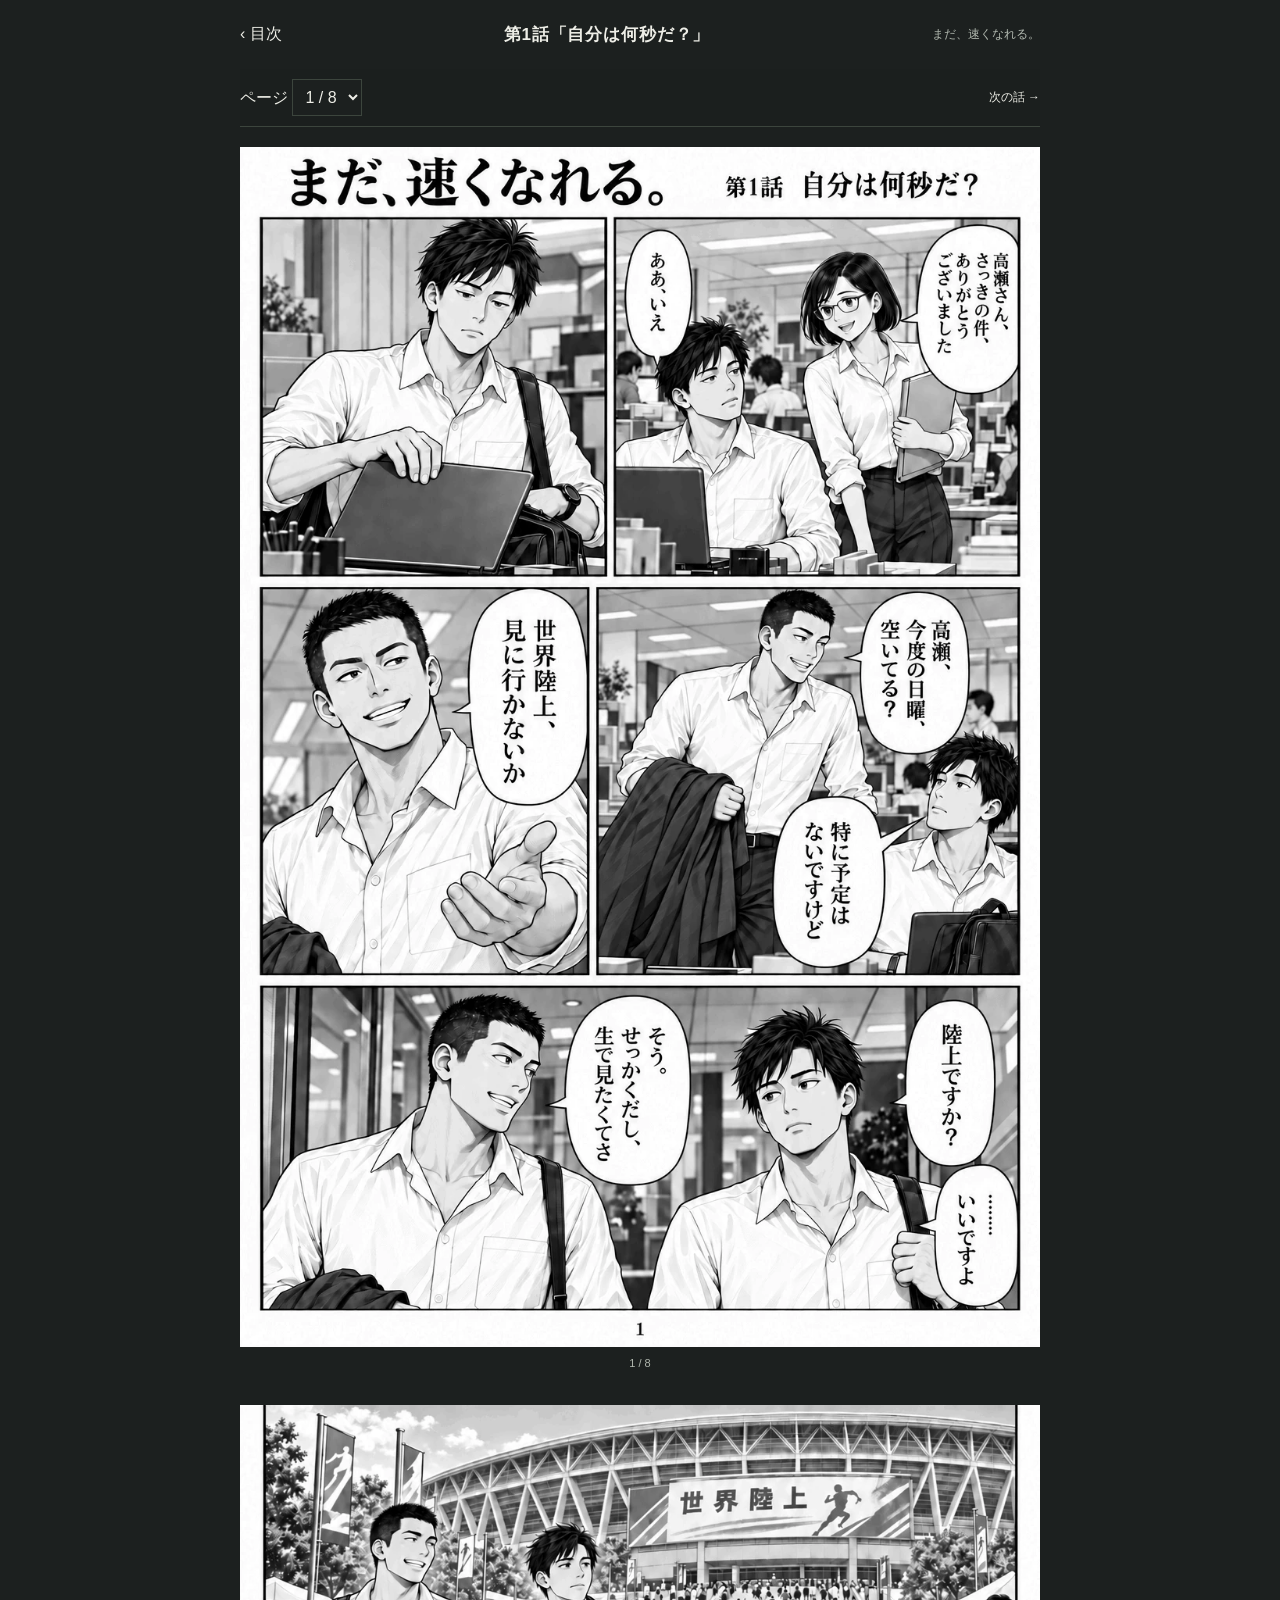
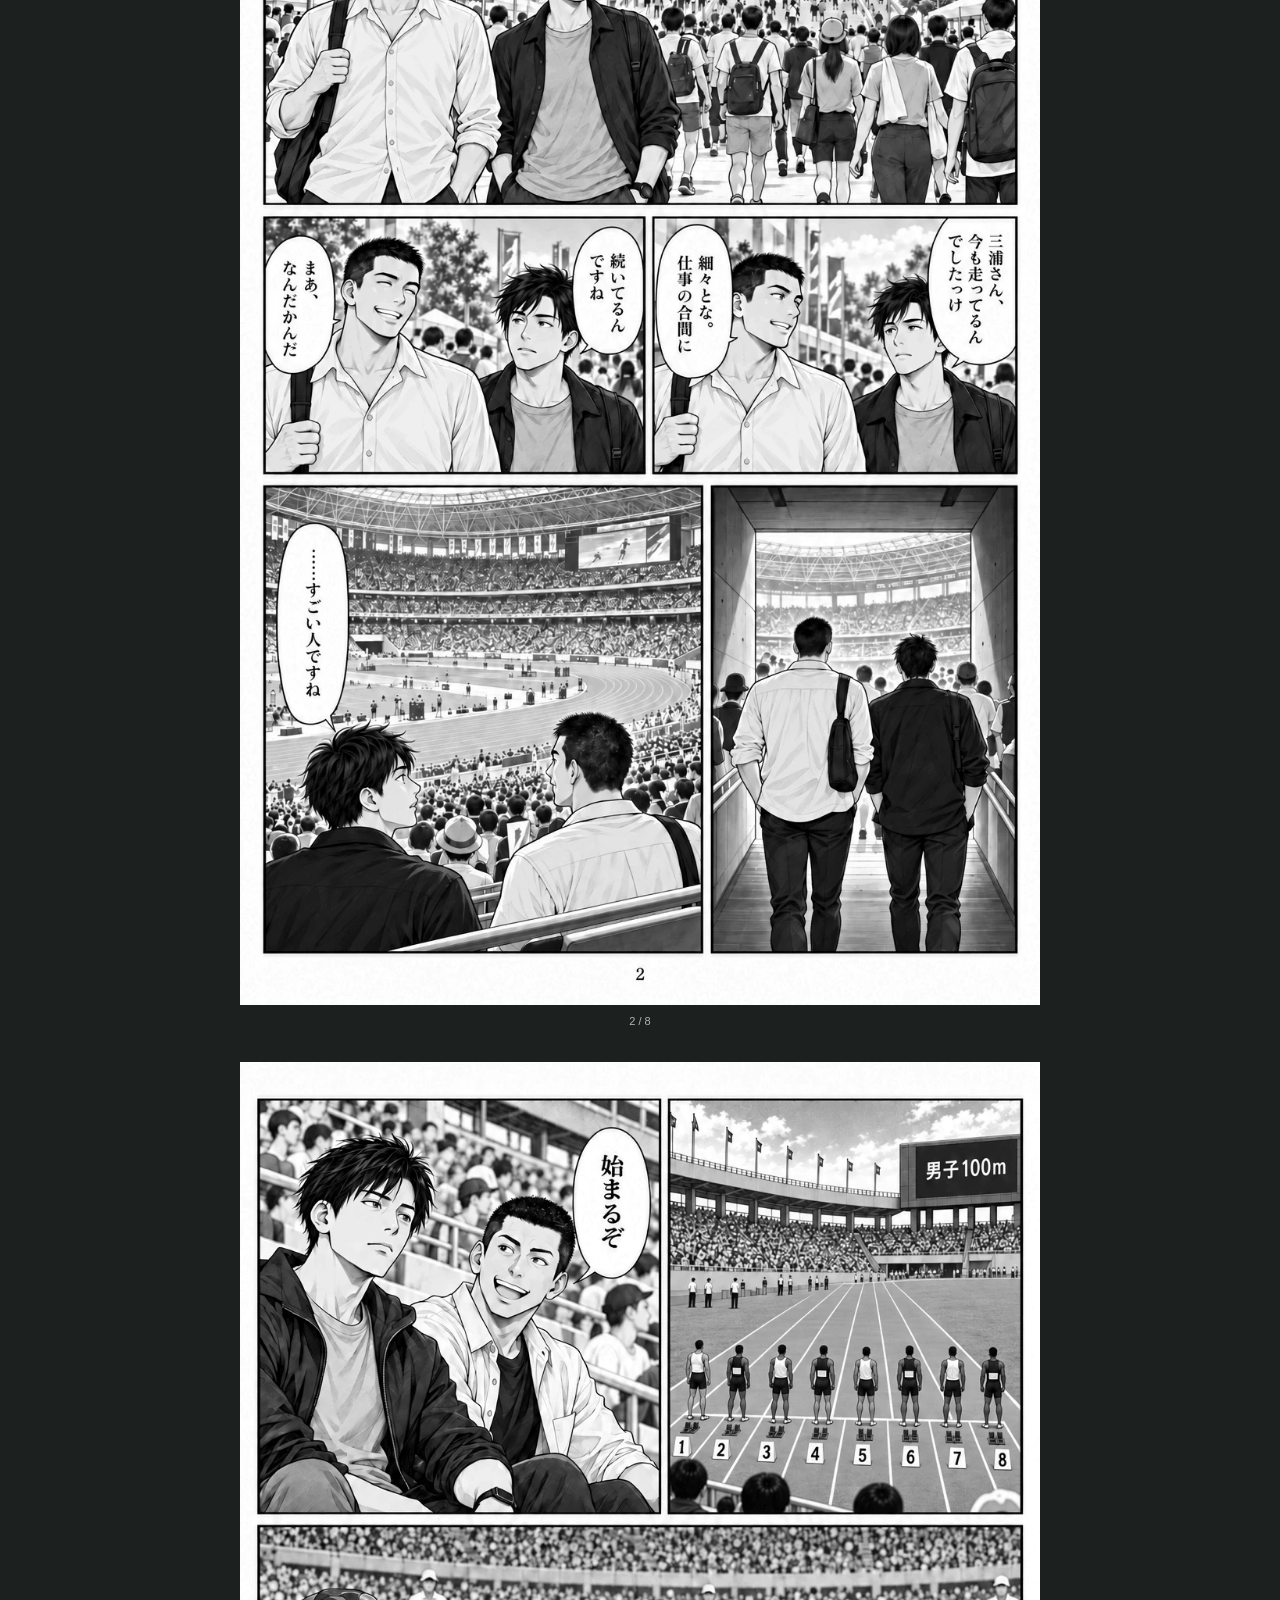
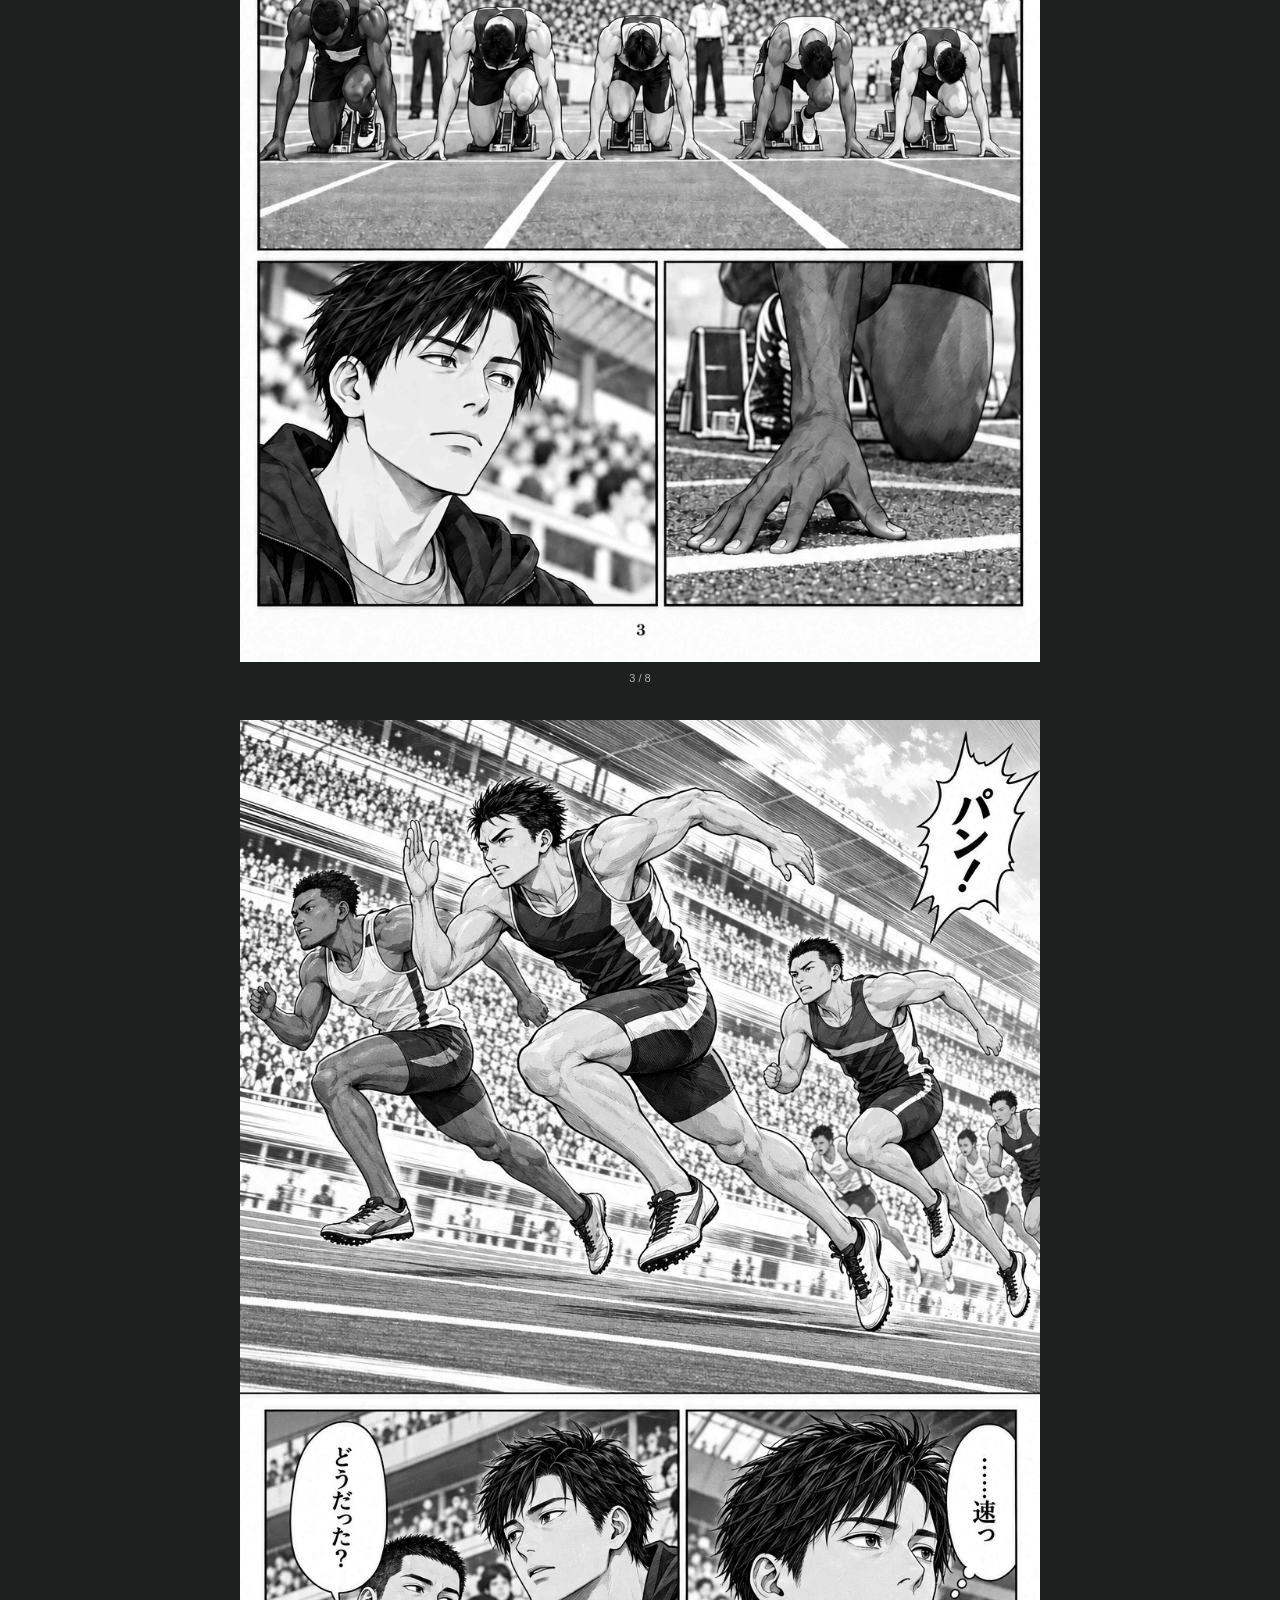
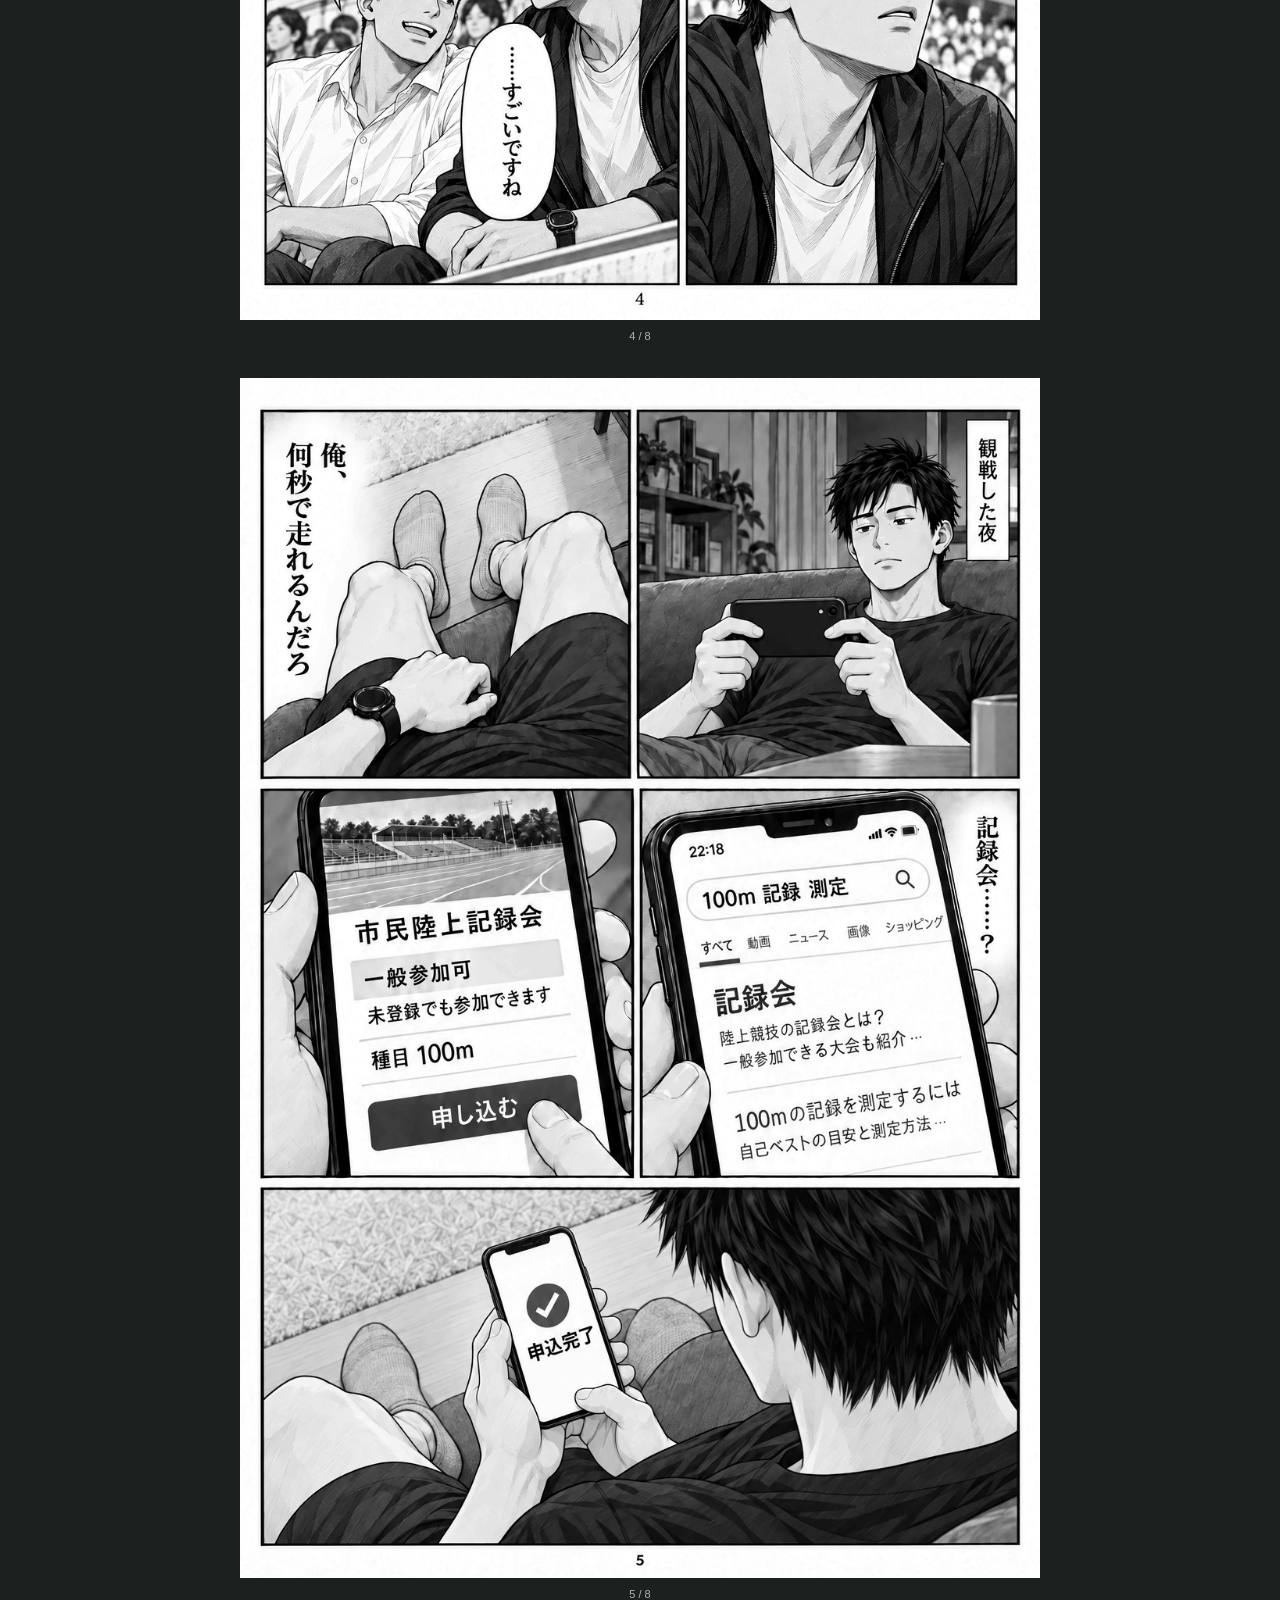
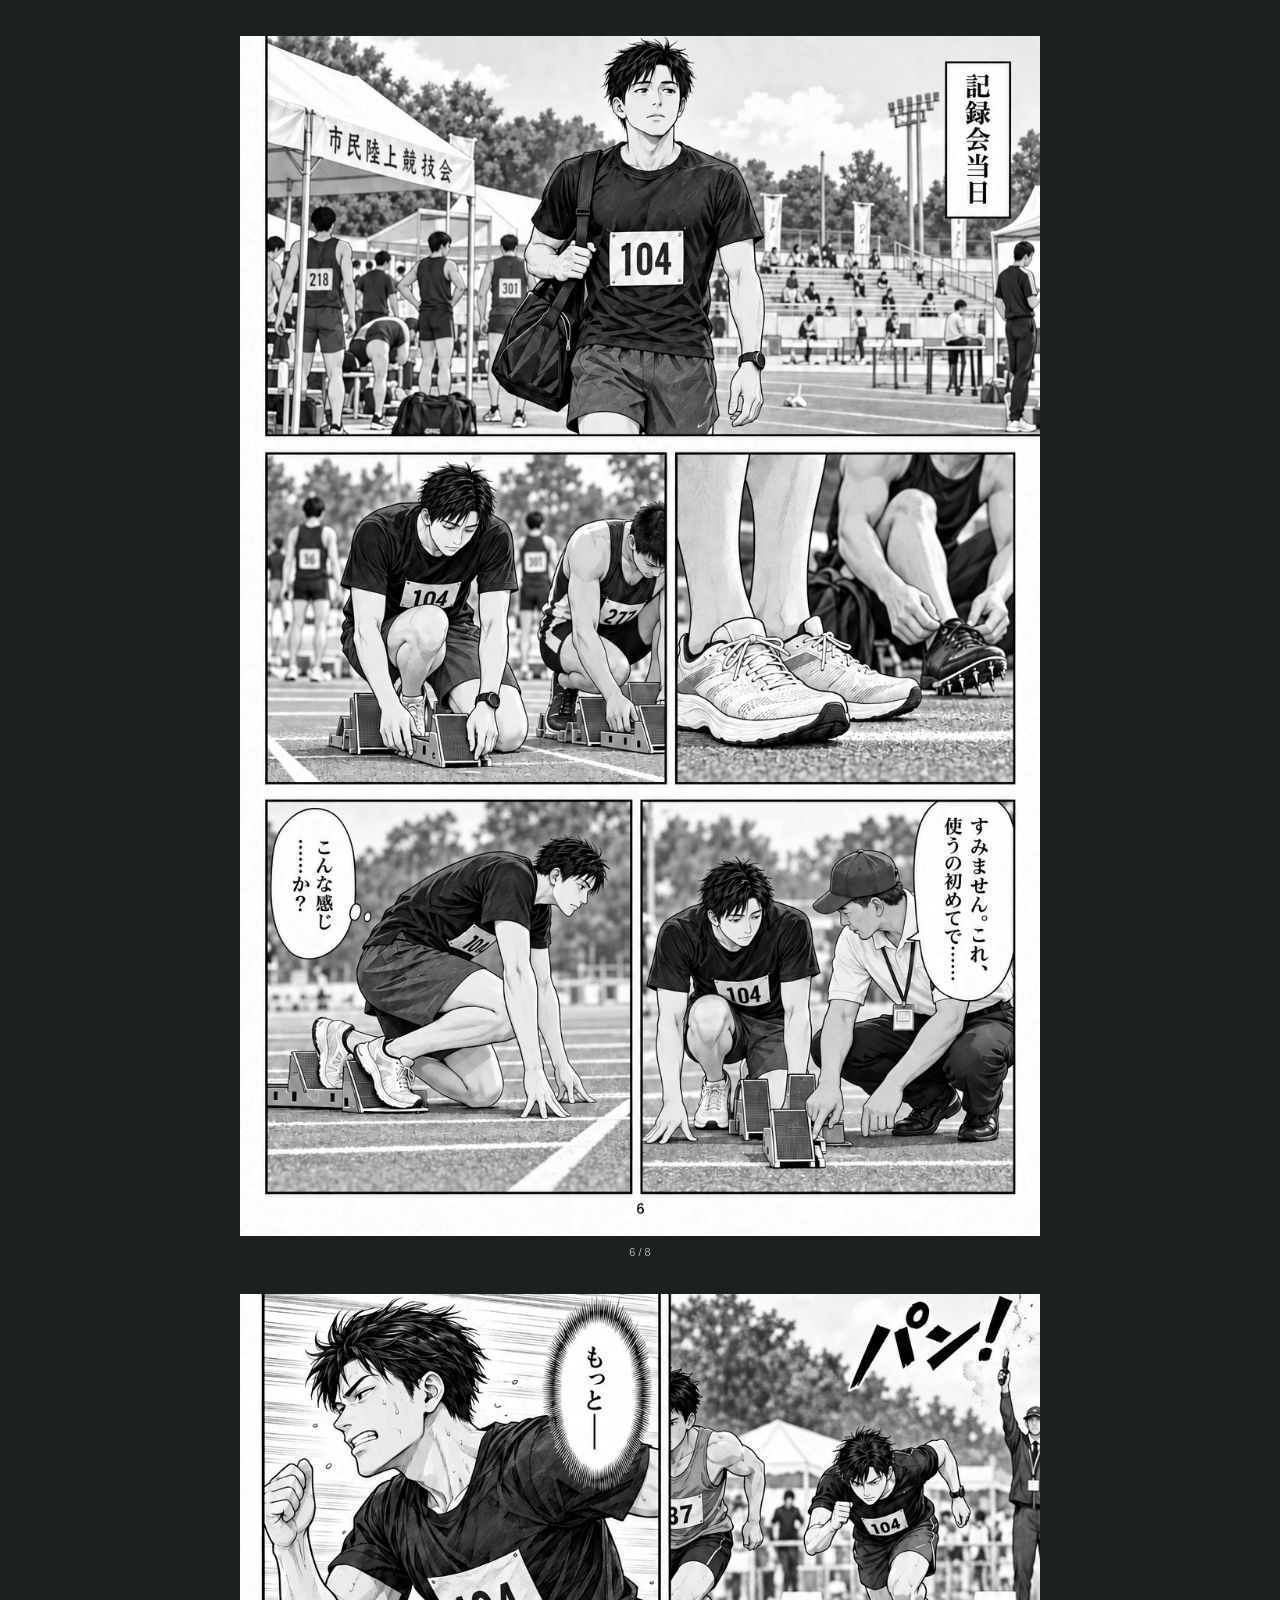
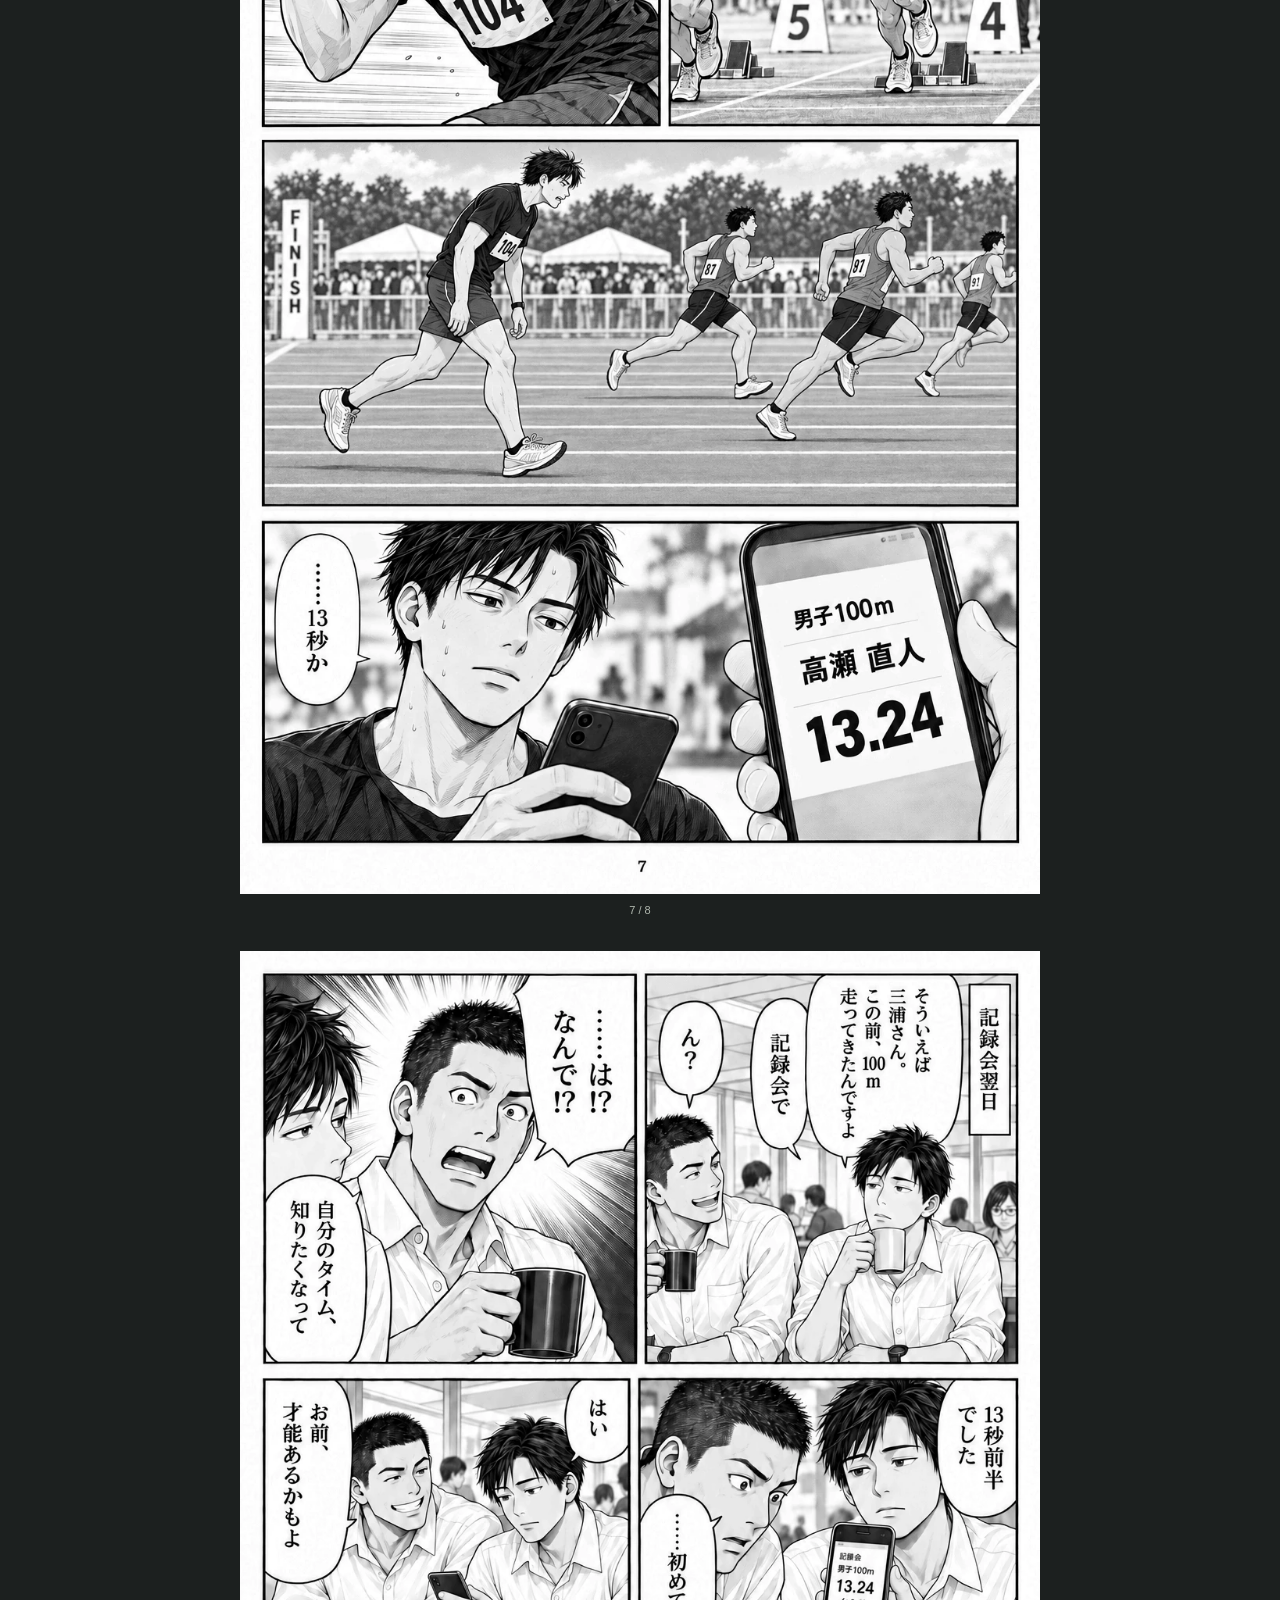
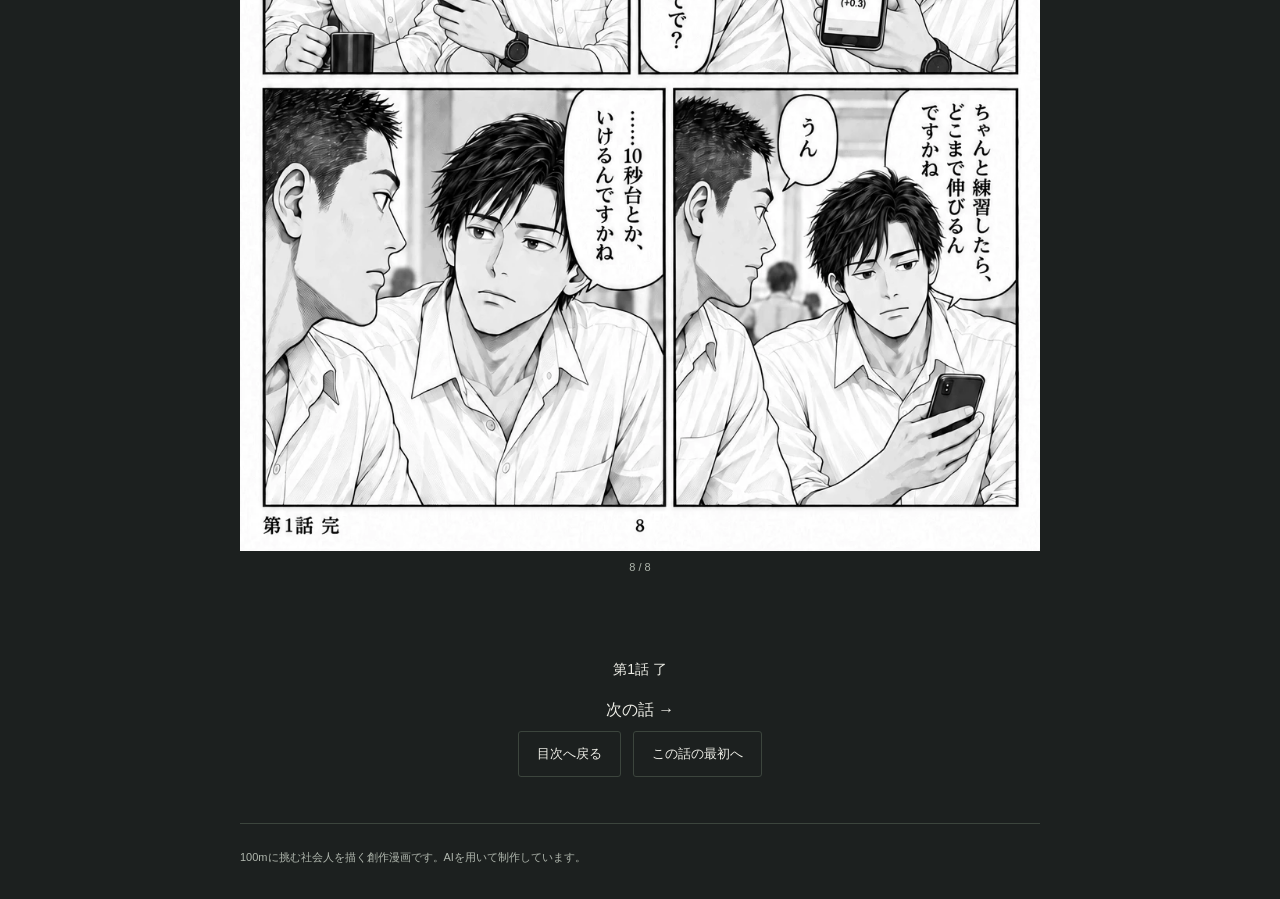
==== commit 2d07d661: "Publish manga pages as grayscale WebP" ====
--- a/episodes/01/index.html
+++ b/episodes/01/index.html
@@ -2,6 +2,6 @@
 <html lang="ja"><head><meta charset="utf-8"><meta name="viewport" content="width=device-width,initial-scale=1"><meta name="theme-color" content="#1c201f"><title>第1話「自分は何秒だ？」｜まだ、速くなれる。</title><link rel="stylesheet" href="../../styles.css?v=ui-20261018"></head>
 <body class="reader"><a class="skip" href="#p1">本文へ</a><header class="reader-head wrap"><a href="../../index.html">‹ 目次</a><h1>第1話「自分は何秒だ？」</h1><span class="muted">まだ、速くなれる。</span></header>
 <nav class="wrap readerbar" aria-label="話とページ"><label>ページ <select id="jump" aria-label="表示ページ"><option value="1">1 / 8</option><option value="2">2 / 8</option><option value="3">3 / 8</option><option value="4">4 / 8</option><option value="5">5 / 8</option><option value="6">6 / 8</option><option value="7">7 / 8</option><option value="8">8 / 8</option></select></label><div class="links"><a href="../02/index.html">次の話 →</a></div></nav>
-<main class="pages"><figure id="p1"><img src="page-01.png?v=png64-20261018" width="1024" height="1536" alt="まだ、速くなれる。 第1話 1ページ" fetchpriority="high" decoding="async"><figcaption>1 / 8</figcaption></figure><figure id="p2"><img src="page-02.png?v=png64-20261018" width="1024" height="1536" alt="まだ、速くなれる。 第1話 2ページ" loading="lazy" decoding="async"><figcaption>2 / 8</figcaption></figure><figure id="p3"><img src="page-03.png?v=png64-20261018" width="1024" height="1536" alt="まだ、速くなれる。 第1話 3ページ" loading="lazy" decoding="async"><figcaption>3 / 8</figcaption></figure><figure id="p4"><img src="page-04.png?v=png64-20261018" width="1024" height="1536" alt="まだ、速くなれる。 第1話 4ページ" loading="lazy" decoding="async"><figcaption>4 / 8</figcaption></figure><figure id="p5"><img src="page-05.png?v=png64-20261018" width="1024" height="1536" alt="まだ、速くなれる。 第1話 5ページ" loading="lazy" decoding="async"><figcaption>5 / 8</figcaption></figure><figure id="p6"><img src="page-06.png?v=png64-20261018" width="1024" height="1536" alt="まだ、速くなれる。 第1話 6ページ" loading="lazy" decoding="async"><figcaption>6 / 8</figcaption></figure><figure id="p7"><img src="page-07.png?v=png64-20261018" width="1024" height="1536" alt="まだ、速くなれる。 第1話 7ページ" loading="lazy" decoding="async"><figcaption>7 / 8</figcaption></figure><figure id="p8"><img src="page-08.png?v=png64-20261018" width="1024" height="1536" alt="まだ、速くなれる。 第1話 8ページ" loading="lazy" decoding="async"><figcaption>8 / 8</figcaption></figure></main>
+<main class="pages"><figure id="p1"><img src="page-01.webp?v=webp-gray-20261018" width="1024" height="1536" alt="まだ、速くなれる。 第1話 1ページ" fetchpriority="high" decoding="async"><figcaption>1 / 8</figcaption></figure><figure id="p2"><img src="page-02.webp?v=webp-gray-20261018" width="1024" height="1536" alt="まだ、速くなれる。 第1話 2ページ" loading="lazy" decoding="async"><figcaption>2 / 8</figcaption></figure><figure id="p3"><img src="page-03.webp?v=webp-gray-20261018" width="1024" height="1536" alt="まだ、速くなれる。 第1話 3ページ" loading="lazy" decoding="async"><figcaption>3 / 8</figcaption></figure><figure id="p4"><img src="page-04.webp?v=webp-gray-20261018" width="1024" height="1536" alt="まだ、速くなれる。 第1話 4ページ" loading="lazy" decoding="async"><figcaption>4 / 8</figcaption></figure><figure id="p5"><img src="page-05.webp?v=webp-gray-20261018" width="1024" height="1536" alt="まだ、速くなれる。 第1話 5ページ" loading="lazy" decoding="async"><figcaption>5 / 8</figcaption></figure><figure id="p6"><img src="page-06.webp?v=webp-gray-20261018" width="1024" height="1536" alt="まだ、速くなれる。 第1話 6ページ" loading="lazy" decoding="async"><figcaption>6 / 8</figcaption></figure><figure id="p7"><img src="page-07.webp?v=webp-gray-20261018" width="1024" height="1536" alt="まだ、速くなれる。 第1話 7ページ" loading="lazy" decoding="async"><figcaption>7 / 8</figcaption></figure><figure id="p8"><img src="page-08.webp?v=webp-gray-20261018" width="1024" height="1536" alt="まだ、速くなれる。 第1話 8ページ" loading="lazy" decoding="async"><figcaption>8 / 8</figcaption></figure></main>
 <section class="reader-end"><p>第1話 了</p><div class="links"><a href="../02/index.html">次の話 →</a></div><a class="btn" href="../../index.html">目次へ戻る</a><a class="btn" href="#p1">この話の最初へ</a></section>
 <footer class="wrap">100mに挑む社会人を描く創作漫画です。AIを用いて制作しています。</footer><script src="../../reader.js?v=ui-20261018"></script></body></html>
